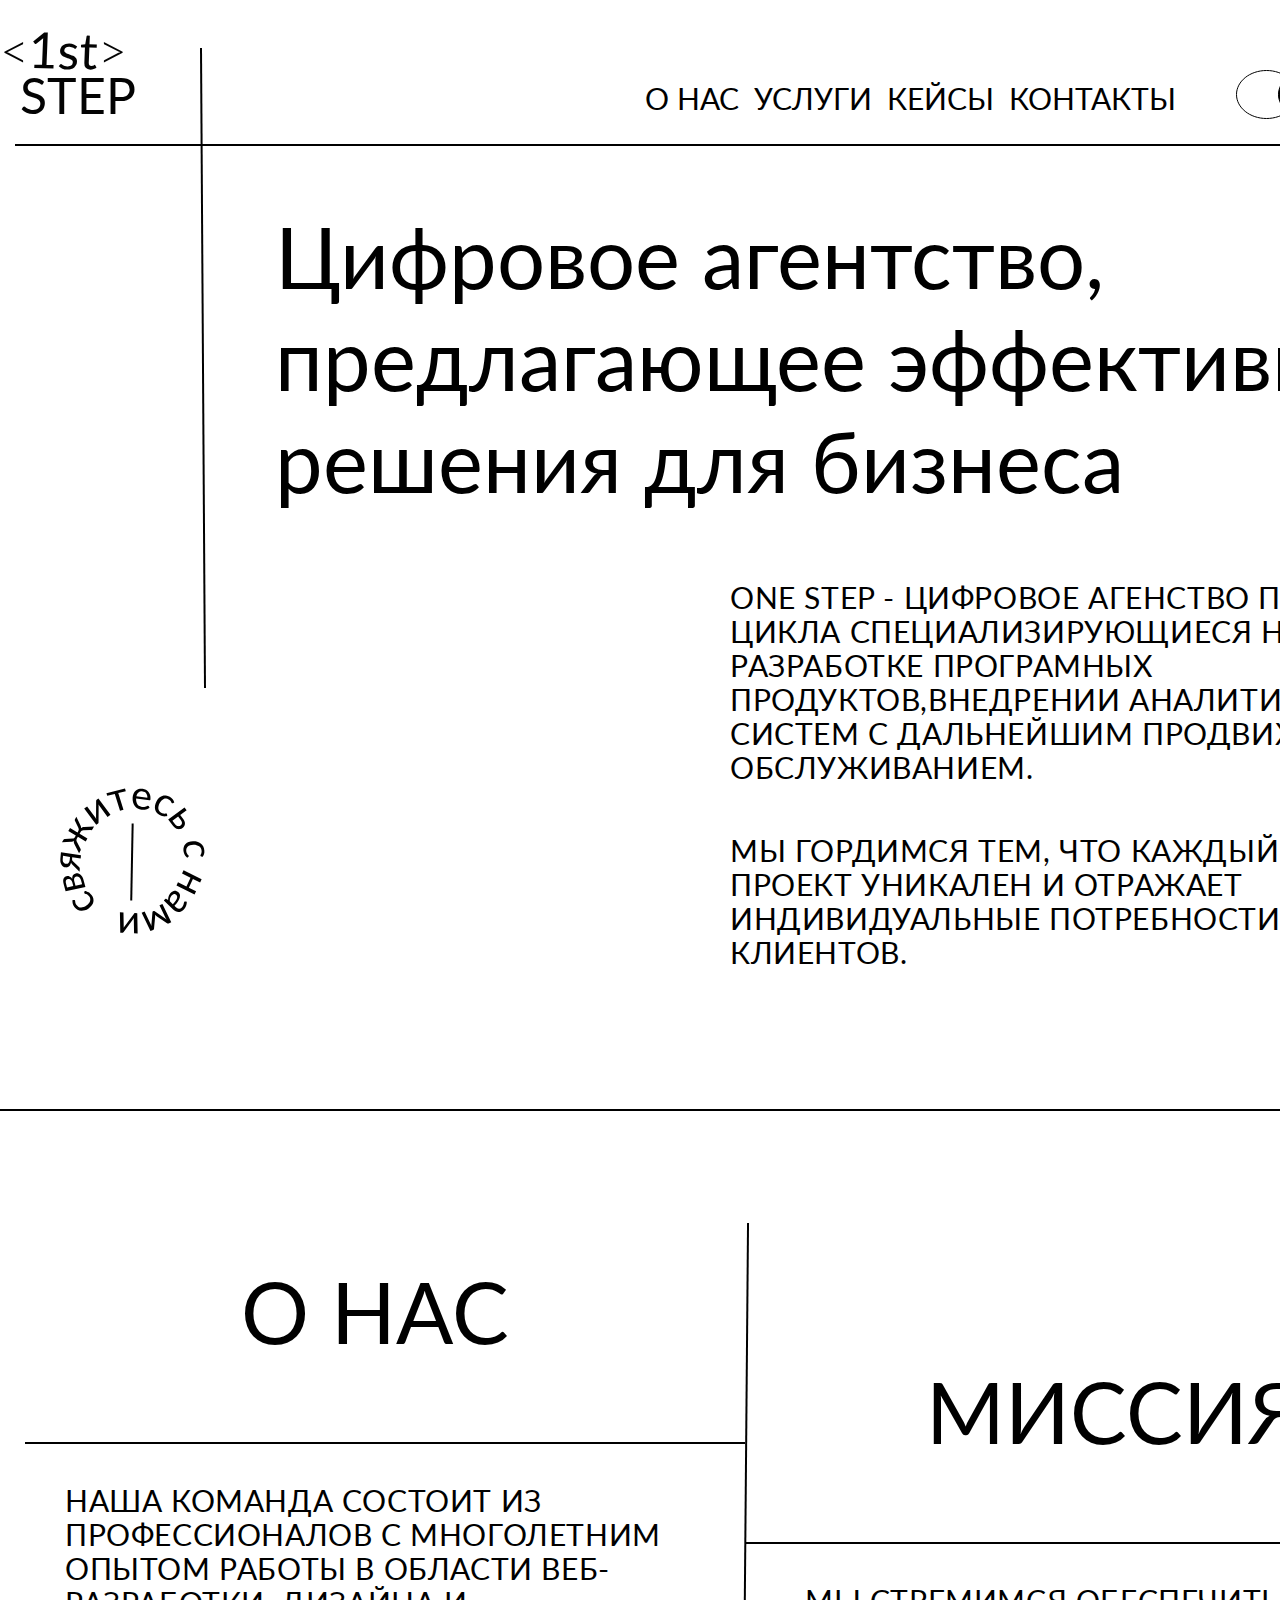
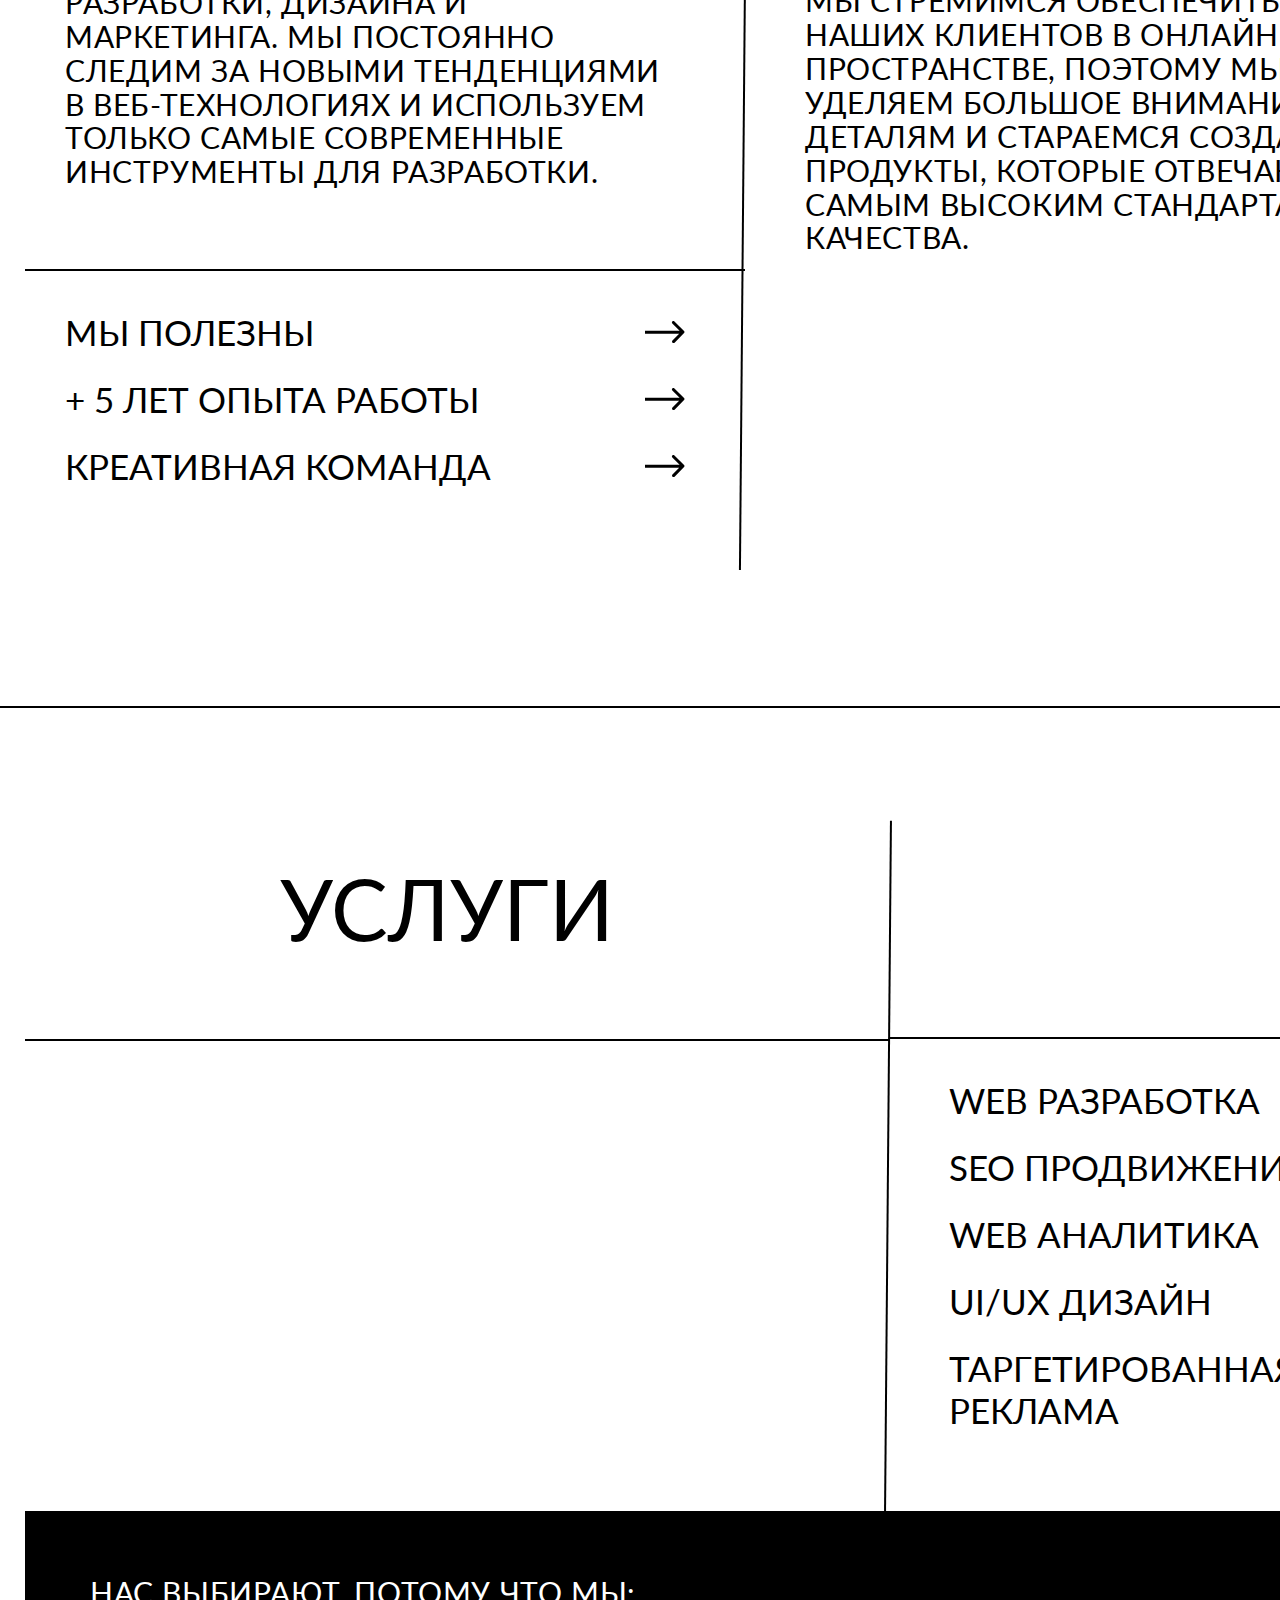
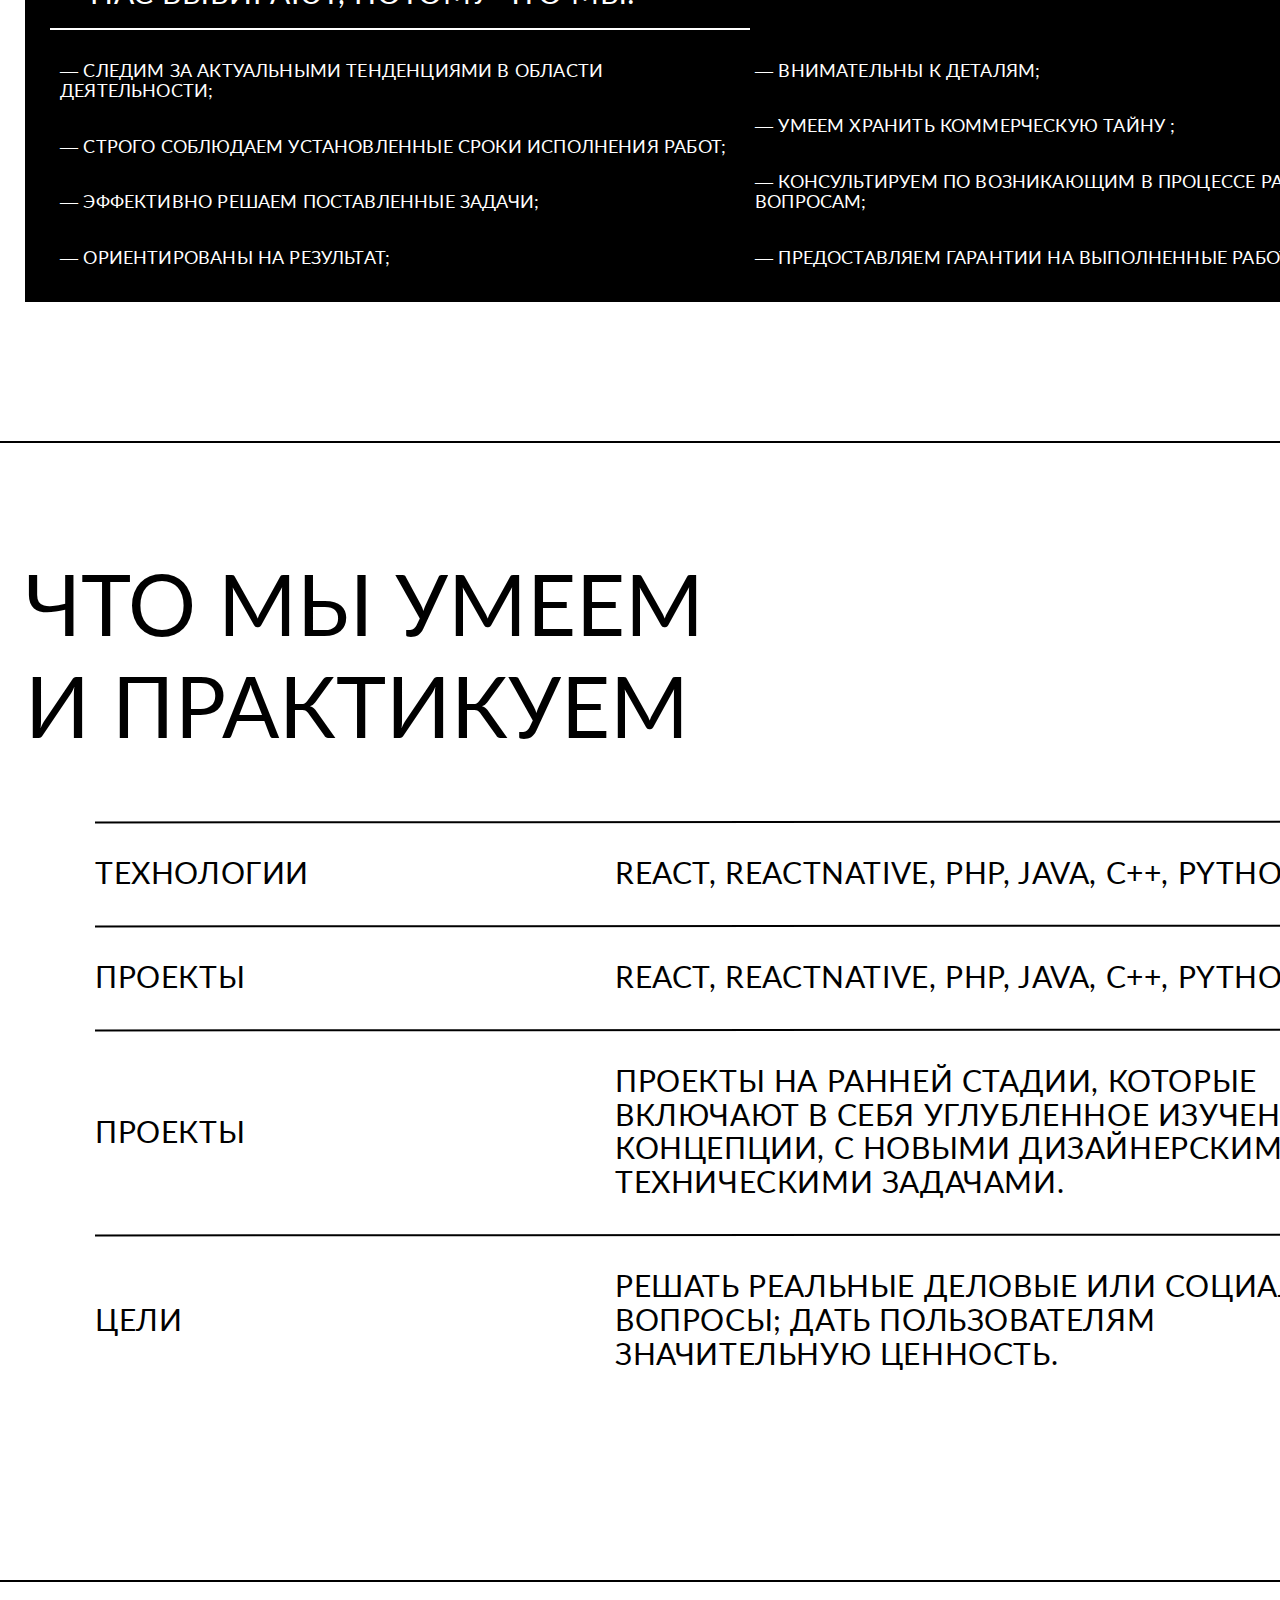
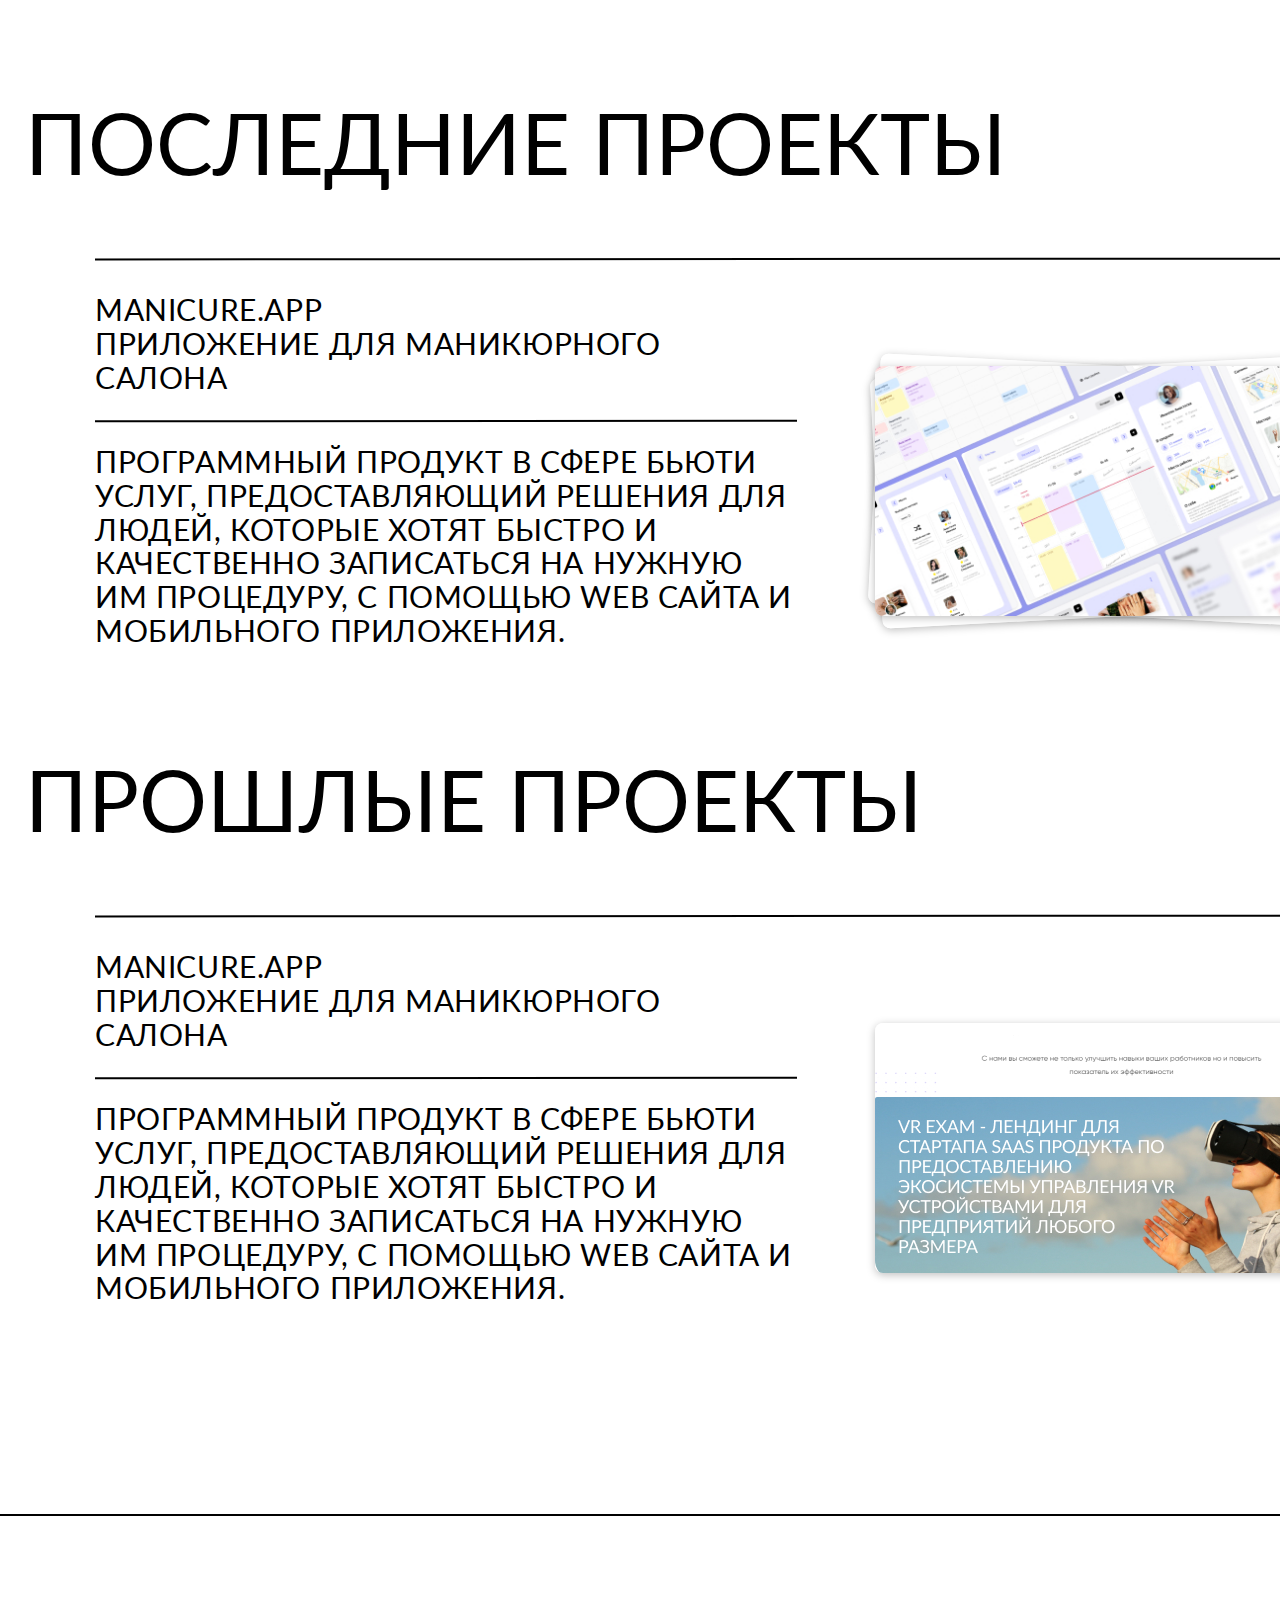
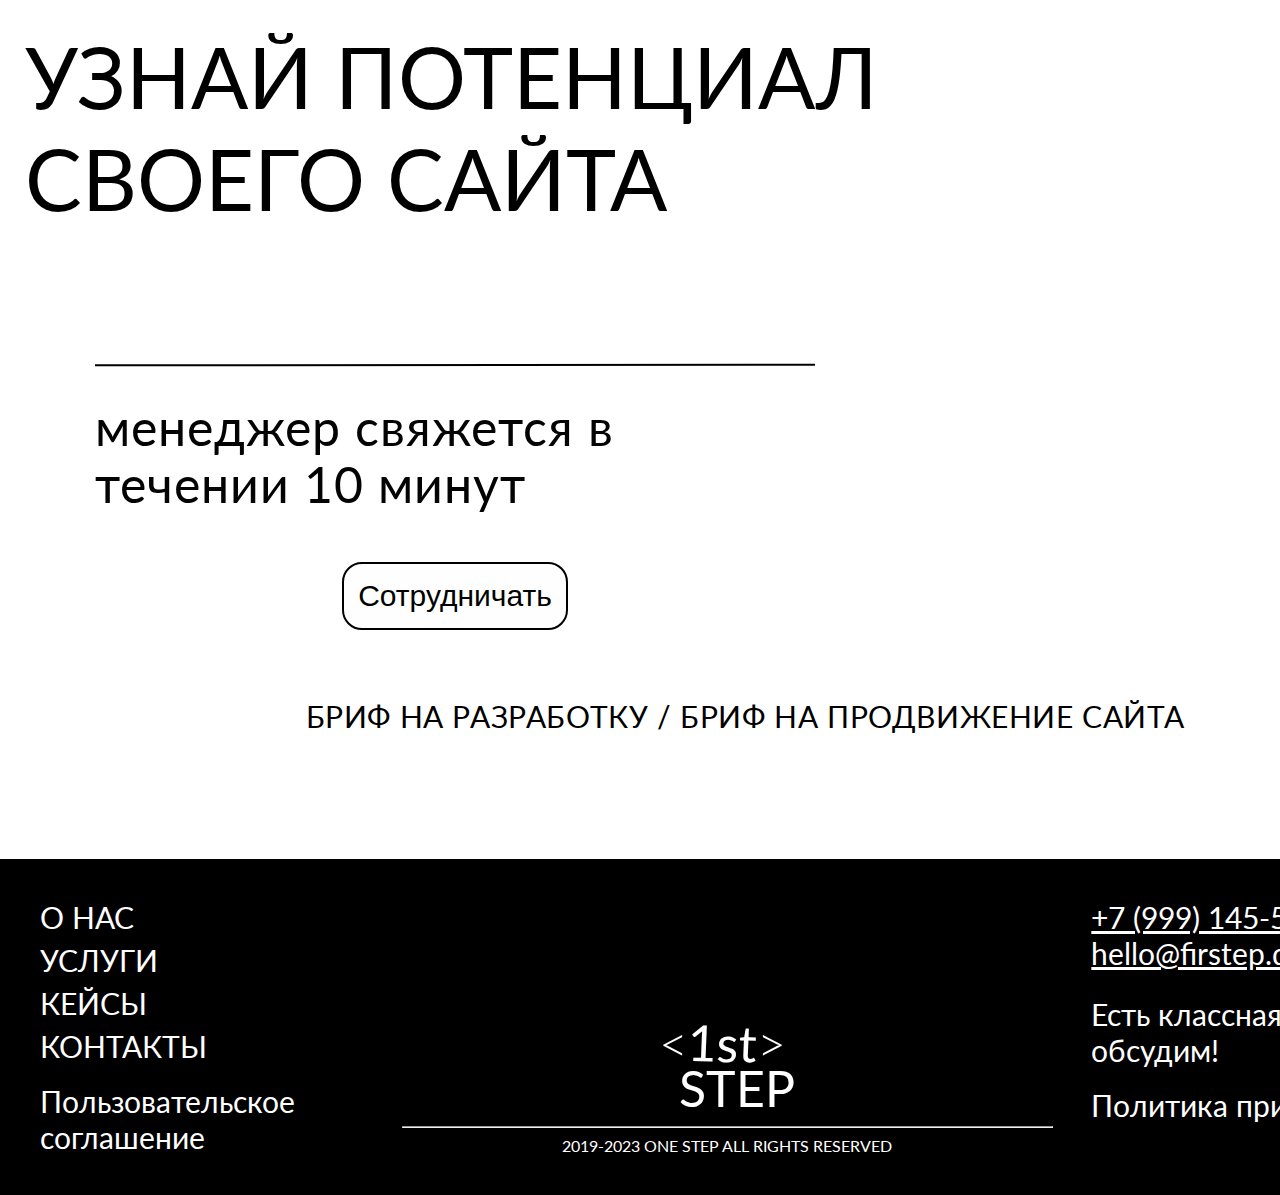
==== index.html @ f2db1715 "Init" ====
<!DOCTYPE html>
<html lang="ru" data-theme="light">

<head>
    <meta charset="UTF-8">
    <meta http-equiv="X-UA-Compatible" content="IE=edge">
    <meta name="viewport" content="width=device-width, initial-scale=1.0">


    <link rel="icon" type="shortcut icon" href="./assets/img/favicon.ico">
    <link rel="icon" type="image/png" href="./assets/img/favicon.png">

    <link rel="stylesheet" href="./assets/fonts/fonts.css">
    <link rel="stylesheet" href="./assets/css/style.css?v=123070ff48c91cb6a8559c940975c132">
    <link rel="stylesheet" href="./assets/css/modal.css?v=123070ff48c91cb6a8559c940975c132">
    <link rel="stylesheet" href="./assets/css/modif.css?v=123070ff48c91cb6a8559c940975c132">
    <link rel="stylesheet" href="./assets/css/mobile.css?v=123070ff48c91cb6a8559c940975c132">


    <title>Цифровое агентство, предлагающее эффективные решения для бизнеса</title>


</head>

<body>

    <header>

        <div class="header__logo">
            <h1>
                <span><small>&#60;</small><span>1st</span><small>&gt;</small></span>
                <span>STEP</span>
            </h1>
        </div>

        <div class="header__nav">
            <nav>
                <a href="#about">О НАС</a>
                <a href="#services">УСЛУГИ</a>
                <a href="#cases">КЕЙСЫ</a>
                <a href="#contacts">КОНТАКТЫ</a>
            </nav>
        </div>

        <div class="header__toogle">
            <div class="toggle__elipsed">
                <img src="./assets/img/Ellipse-1.svg" class="elipse-1">
                <img src="./assets/img/Ellipse-2.svg" class="elipse-2">
            </div>
        </div>

        <div class="header__burger">
            <div class="burger__overlay">
                <span></span><span></span><span></span>
            </div>
        </div>



        <div class="overlay-mobile-nav">
            <div class="overlay-column">
                <nav>
                    <a href="#about">
                        <span>О НАС</span>
                        <img src="./assets/img/Arrow-7.svg">
                    </a>
                    <a href="#services">
                        <span>УСЛУГИ</span>
                        <img src="./assets/img/Arrow-7.svg">
                    </a>
                    <a href="#cases">
                        <span>КЕЙСЫ</span>
                        <img src="./assets/img/Arrow-7.svg">
                    </a>
                    <a href="#contacts">
                        <span>КОНТАКТЫ</span>
                        <img src="./assets/img/Arrow-7.svg">
                    </a>
                </nav>
                <div class="overlay-mobile__contacts">
                    <h2>Есть классная идея? Давай обсудим!</h2>
    
                    <button onclick="followToMe('', null);">Сотрудничать</button>
    
                    <br>

                    <a href="tel:+79991455555">+7 (999) 145-55-55</a>
                    <a href="mailto:hello@firstep.dev">hello@firstep.dev</a>
                    
                    <br>

                    <a href="#">Политика приватности</a>
                </div>
            </div>
            <div class="burger__overlay">
                <span></span><span></span><span></span>
            </div>
        </div>

    </header>

    <main>

        <div class="content content__main" id="main">
            <div class="main__title">
                <h1>Цифровое агентство, предлагающее эффективные решения для бизнеса</h1>
                <div class="title__descr">
                    <h2>One Step - цифровое агенство полного цикла специализирующиеся на разработке програмных
                        продуктов,внедрении аналитических систем с дальнейшим продвижением и обслуживанием.</h2>
                    <h2>Мы гордимся тем, что каждый наш проект уникален и отражает индивидуальные потребности наших
                        клиентов. </h2>
                </div>
            </div>

            <div class="main__contact-to-us">
                <a class="contact-to-us__icon">
                    <img class="rolled-icon" src="./assets/img/Linked-Path-Group.svg" alt="Contact to us">
                    <img class="decore-icon" src="./assets/img/Line-5.svg">
                </a>

            </div>
        </div>



        <div class="content content__about" id="about">
            <div class="about__column">
                <div class="column__row">
                    <h1>о нас</h1>
                </div>

                <div class="column__row">
                    <p class="p-descr">Наша команда состоит из профессионалов с многолетним опытом работы в области
                        веб-разработки, дизайна и маркетинга. Мы постоянно следим за новыми тенденциями в
                        веб-технологиях и используем только самые современные инструменты для разработки.</p>
                </div>

                <div class="column__row">
                    <div class="about__links">
                        <a href="#modal">
                            <span>МЫ полезны</span>
                            <img src="./assets/img/Arrow-7.svg">
                        </a>
                        <a href="#modal">
                            <span>+ 5 лет опыта работы</span>
                            <img src="./assets/img/Arrow-7.svg">
                        </a>
                        <a href="#modal">
                            <span>Креативная команда</span>
                            <img src="./assets/img/Arrow-7.svg">
                        </a>
                    </div>
                </div>
            </div>

            <div class="about__column">
                <div class="column__row">
                    <h1>миссия</h1>
                </div>

                <div class="column__row">
                    <p class="p-descr">Мы Стремимся обеспечить успех наших клиентов в онлайн-пространстве, поэтому мы
                        уделяем большое внимание деталям и стараемся создавать продукты, которые отвечают самым высоким
                        стандартам качества.</p>
                </div>

            </div>
        </div>



        <div class="content content__services" id="services">
            <div class="services__table">
                <div class="services__column">
                    <div class="column__row">
                        <h1>Услуги</h1>
                    </div>


                    <div class="column__row"></div>
                </div>

                <div class="services__column">
                    <div class="column__row"></div>

                    <div class="column__row">
                        <div class="services__links">
                            <a href="#">
                                <span>web разработка</span>
                                <img src="./assets/img/Arrow-7.svg">
                            </a>
                            <a href="#">
                                <span>seo продвижение</span>
                                <img src="./assets/img/Arrow-7.svg">
                            </a>
                            <a href="#">
                                <span>web Аналитика</span>
                                <img src="./assets/img/Arrow-7.svg">
                            </a>
                            <a href="#">
                                <span>ui/ux дизайн</span>
                                <img src="./assets/img/Arrow-7.svg">
                            </a>
                            <a href="#">
                                <span>Таргетированная реклама</span>
                                <img src="./assets/img/Arrow-7.svg">
                            </a>
                        </div>
                    </div>

                </div>
            </div>

            <div class="services__choice">
                <h2>Нас выбирают, потому что мы:</h2>
                <div class="choice__row">
                    <div class="choice__column">
                        <p>— Следим за актуальными тенденциями в области деятельности;</p>
                        <p>— Строго соблюдаем установленные сроки исполнения работ;</p>
                        <p>— Эффективно решаем поставленные задачи;</p>
                        <p>— Ориентированы на результат;</p>
                    </div>
                    <div class="choice__column">
                        <p>— Внимательны к деталям;</p>
                        <p>— умеем хранить коммерческую тайну ;</p>
                        <p>— Консультируем по возникающим в процессе работы вопросам;</p>
                        <p>— Предоставляем гарантии на выполненные работы и услуг.</p>
                    </div>
                </div>
            </div>
        </div>




        <div class="content content__cases">
            <h1>Что Мы умеем <br>и практикуем</h1>

            <div class="caces__row">
                <h2>Технологии</h2>
                <p class="p-descr">React, ReactNative, PHP, JAVA, C++, Python</p>
            </div>
            <div class="caces__row">
                <h2>Проекты</h2>
                <p class="p-descr">React, ReactNative, PHP, JAVA, C++, Python</p>
            </div>
            <div class="caces__row">
                <h2>Проекты</h2>
                <p class="p-descr">Проекты на ранней стадии, которые включают в себя углубленное изучение концепции, с
                    новыми дизайнерскими и техническими задачами. </p>
            </div>
            <div class="caces__row">
                <h2>Цели</h2>
                <p class="p-descr">решать реальные деловые или социальные вопросы; дать пользователям значительную
                    ценность.</p>
            </div>
        </div>



        <div class="content content__cases works-example" id="cases">
            <h1>Последние проекты</h1>
            <div class="caces__row">
                <div class="caces__work-view">
                    <h2>manicure.app</h2>
                    <p class="p-descr">Приложение для маникюрного салона</p>
                    <p class="p-descr descr-mod">
                        программный продукт в сфере бьюти услуг, предоставляющий решения для людей, которые хотят быстро
                        и качественно записаться на нужную им процедуру, с помощью web сайта и мобильного приложения. 
                    </p>
                </div>
                <div class="img-group">
                    <div class="img-box">
                        <div class="img">
                            <img src="./assets/img/Frame-1-1.jpg">
                        </div>
                    </div>
                    <div class="img-box">
                        <div class="img">
                            <img src="./assets/img/Frame-2-1.jpg">
                        </div>
                    </div>
                    <div class="img-box">
                        <div class="img">
                            <img src="./assets/img/Frame-3-1.jpg">
                        </div>
                    </div>
                </div>
            </div>

            <h1>Прошлые проекты</h1>
            <div class="caces__row">
                <div class="caces__work-view">
                    <h2>manicure.app</h2>
                    <p class="p-descr">Приложение для маникюрного салона</p>
                    <p class="p-descr descr-mod">
                        программный продукт в сфере бьюти услуг, предоставляющий решения для людей, которые хотят быстро
                        и качественно записаться на нужную им процедуру, с помощью web сайта и мобильного приложения. 
                    </p>
                </div>
                <div class="img-solo">
                    <div class="img-box">
                        <div class="img">
                            <img src="./assets/img/Frame-5.jpg">
                        </div>
                    </div>
                </div>
            </div>
        </div>


        <div class="content content__contacts" id="contacts">
            <h1>Узнай потенциал<br>своего сайта</h1>

            <div class="contacts__row">
                <div class="contacts__contact-me">
                    <h2>МЕНЕДЖЕР СВЯЖЕТСЯ В ТЕЧЕНИИ 10 МИНУТ</h2>
                    <button onclick="followToMe('', null);">Сотрудничать</button>
                </div>
            </div>

            <h2 class="to-center">Бриф на разработку / Бриф на продвижение сайта</h2>
        </div>

    </main>


    <footer>

        <div class="footer__nav">
            <nav>
                <a href="#about">О НАС</a>
                <a href="#services">УСЛУГИ</a>
                <a href="#cases">КЕЙСЫ</a>
                <a href="#contacts">КОНТАКТЫ</a>
            </nav>

            <br>

            <a href="#">Пользовательское соглашение </a>
        </div>

        <div class="footer__logo">
            <h1>
                <span><small>&#60;</small><span>1st</span><small>&gt;</small></span>
                <span>STEP</span>
            </h1>
            <hr>
            <p class="p-descr">2019-2023 ONE STEP ALL RIGHTS RESERVED</p>
        </div>

        <div class="footer__contacts">
            <a href="tel:+79991455555">+7 (999) 145-55-55</a>
            <a href="mailto:hello@firstep.dev">hello@firstep.dev</a>
            <h2>Есть классная идея ? Давай обсудим!</h2>

            <br>

            <a href="#">Политика приватности</a>
        </div>
    </footer>


    <script src="./assets/js/modal/AnimationSctruct.js"></script>
    <script src="./assets/js/modal/ModalStruct.js"></script>
    <script src="./assets/js/modal/ModalAlbum.js"></script>
    <script src="./assets/js/modal/ModalAlbumAnimation.js"></script>
    <script src="./assets/js/modal/ModalField.js"></script>
    <script src="./assets/js/modal/ModalFieldAnimation.js"></script>

    <script src="./assets/js/utils/DragAndMoveGlob.js"></script>

    <script src="./assets/js/utils.js"></script>
    <script src="./assets/js/app.js"></script>
</body>

</html>
---- assets/fonts/fonts.css ----
@font-face {
    font-family: 'Lato';
    font-style: normal;
    font-weight: 300;
    src: url('./latolight.ttf') format('truetype');
    text-rendering: optimizeLegibility;
}

@font-face {
    font-family: 'Lato';
    font-style: normal;
    font-weight: 400;
    src: url('./latoregular.ttf') format('truetype');
    text-rendering: optimizeLegibility;
}

@font-face {
    font-family: 'Lato';
    font-style: normal; 
    font-weight: 500;
    src: url('./latomedium.ttf') format('truetype');
    text-rendering: optimizeLegibility;
}

@font-face {
    font-family: 'Lato';
    font-style: normal;
    font-weight: 700;
    src: url('./latobold.ttf') format('truetype');
    text-rendering: optimizeLegibility;
}

@font-face {
    font-family: 'Caveat';
    font-style: normal;
    font-weight: 400;
    src: url('./Caveat-Regular.ttf') format('truetype');
    text-rendering: optimizeLegibility;
}

@font-face {
    font-family: 'Caveat';
    font-style: normal;
    font-weight: 700;
    src: url('./Caveat-Bold.ttf') format('truetype');
    text-rendering: optimizeLegibility;
}
---- assets/css/style.css ----
:root {
  --color-bg: #FFFFFF;
  --color-text-title: #030303;
  --color-nav-link: #000000;
  --color-title-color: #000000;
  --color-button-bg: #FEFEFE;
  --cubic-bezier-default: cubic-bezier(0.46, 0, 0, 1.17);
}

html[data-theme=dark] {
  --color-bg: #FFFFFF;
}

html,
body {
  background-color: var(--color-bg);
  cursor: default;
  touch-action: pan-y;
  font-family: "Lato";
  font-style: normal;
  transition: 0.2s var(--cubic-bezier-default);
}

html,
body,
p,
a {
  padding: 0;
  margin: 0;
  text-decoration: none;
  font-family: "Lato";
  font-style: normal;
}

h1,
h2,
h3,
h4 {
  padding: 0;
  margin: 0;
}

button {
  cursor: pointer;
  background: var(--color-button-bg);
  border: 2px solid var(--color-title-color);
  border-radius: 20px;
  font-style: normal;
  font-weight: 400;
  font-size: 30px;
  line-height: 36px;
  padding: 14px;
  color: var(--color-title-color);
  transition: 0.2s var(--cubic-bezier-default);
}
button:hover {
  transition: 0.2s var(--cubic-bezier-default);
  background: var(--color-title-color);
  color: var(--color-button-bg);
}

header {
  position: relative;
  display: flex;
  margin: auto;
  padding-top: 20px;
  width: 1440px;
  max-width: 1440px;
  gap: 60px;
}
header::before {
  content: url(../img/Line-1.svg);
  position: absolute;
  left: 15px;
  top: 130px;
}
header::after {
  content: url(../img/Line-6.svg);
  position: absolute;
  left: 200px;
  top: 47px;
}

.burger__overlay {
  position: absolute;
  display: block;
  width: 60px;
  height: 30px;
  left: 0px;
  top: 6px;
  cursor: pointer;
}
.burger__overlay span {
  display: block;
  width: 100%;
}
.burger__overlay span:after {
  content: "";
  position: absolute;
  width: 100%;
  height: 7px;
  background-color: var(--color-nav-link);
  border-radius: 2px;
  transition: 0.2s cubic-bezier(0.46, 0, 0, 1.17);
}
.burger__overlay span:first-child:after {
  top: 0px;
}
.burger__overlay span:nth-child(2):after {
  top: 50%;
  transform: translateY(-50%);
}
.burger__overlay span:nth-child(3):after {
  bottom: 0px;
}
.burger__overlay.active span:first-child:after {
  top: 50%;
  transform: translateY(-50%) rotate(-45deg);
}
.burger__overlay.active span:nth-child(2):after {
  top: 50%;
  transform: translateY(-50%) rotate(45deg);
}
.burger__overlay.active span:nth-child(3):after {
  top: 50%;
  transform: translateY(-50%) rotate(45deg);
}

.header__logo h1,
.footer__logo h1 {
  display: flex;
  flex-direction: column;
}
.header__logo h1 span,
.footer__logo h1 span {
  font-weight: 400;
  font-size: 50px;
  color: var(--color-text-title);
}
.header__logo h1 span:first-child small,
.footer__logo h1 span:first-child small {
  font-size: 50px;
  font-weight: 300;
}
.header__logo h1 span:first-child span,
.footer__logo h1 span:first-child span {
  display: inline-block;
  transform: matrix(1, 0.02, -0.04, 1, 0, 0);
  padding-left: 0;
}
.header__logo h1 span:last-child,
.footer__logo h1 span:last-child {
  padding-left: 20px;
  margin-top: -15px;
}

.header__nav {
  margin-top: 60px;
  margin-left: auto;
}
.header__nav nav {
  display: flex;
  flex-wrap: nowrap;
  align-items: center;
  justify-content: flex-end;
  gap: 15px;
}
.header__nav nav a {
  text-transform: uppercase;
  font-weight: 400;
  font-size: 30px;
  color: var(--color-nav-link);
}

.header__toogle,
.header__burger {
  margin-top: 50px;
}

.header__toogle .toggle__elipsed {
  position: relative;
  width: 84px;
}
.header__toogle .toggle__elipsed .elipse-1,
.header__toogle .toggle__elipsed .elipse-2 {
  box-sizing: border-box;
  position: absolute;
  width: 61px;
  height: 49px;
}
.header__toogle .toggle__elipsed .elipse-1 {
  left: 0;
}
.header__toogle .toggle__elipsed .elipse-2 {
  left: 50%;
}

.header__burger {
  position: relative;
  width: 60px;
  height: 30px;
}

main {
  width: 1440px;
  max-width: 1440px;
  min-height: 1440px;
  margin: auto;
}
main .content {
  width: 100%;
  padding: 25px;
  margin-top: 25px;
  margin-bottom: 100px;
}
main .content h1 {
  text-transform: uppercase;
  font-weight: 400;
  font-size: 85px;
  line-height: 102px;
  color: var(--color-title-color);
}
main .content h2,
main .content .p-descr {
  font-weight: 400;
  font-size: 30px;
  line-height: 113%;
  letter-spacing: 0.02em;
  text-transform: uppercase;
  color: var(--color-title-color);
}

.content__main .main__title {
  margin-top: 30px;
  margin-left: 250px;
}
.content__main .main__title h1 {
  text-transform: none;
  font-weight: 400;
  font-size: 85px;
  line-height: 102px;
  color: var(--color-title-color);
}
.content__main .main__title .title__descr {
  margin-left: calc(50% - 140px);
  margin-top: 70px;
}
.content__main .main__title .title__descr h2 {
  margin-top: 50px;
}
.content__main .main__contact-to-us {
  position: relative;
}
.content__main .main__contact-to-us .contact-to-us__icon {
  display: block;
  position: absolute;
  transform: translateY(-100%);
  cursor: pointer;
}
.content__main .main__contact-to-us .contact-to-us__icon .rolled-icon {
  animation: icon-rotate 7s linear infinite;
}
.content__main .main__contact-to-us .contact-to-us__icon .decore-icon {
  position: absolute;
  top: 50%;
  left: 50%;
  transform: translate(-50%, -50%);
}

.content__about,
.content__services,
.content__cases,
.content__contacts {
  position: relative;
}
.content__about::before,
.content__services::before,
.content__cases::before,
.content__contacts::before {
  content: url(../img/Line-7.svg);
  position: absolute;
  top: 0;
  left: 0;
}

.content__about,
.content__services {
  display: flex;
  flex-direction: row;
}
.content__about h1,
.content__services h1 {
  text-align: center;
}

.content__about .about__column,
.content__about .services__column,
.content__services .about__column,
.content__services .services__column {
  position: relative;
  margin-top: 100px;
  width: 50%;
  display: flex;
  flex-direction: column;
}
.content__about .about__column .column__row,
.content__about .services__column .column__row,
.content__services .about__column .column__row,
.content__services .services__column .column__row {
  position: relative;
  padding: 40px 40px 80px 40px;
}
.content__about .about__column:first-child::before,
.content__about .services__column:first-child::before,
.content__services .about__column:first-child::before,
.content__services .services__column:first-child::before {
  content: "";
  position: absolute;
  top: 0px;
  right: 0px;
  width: 100%;
  height: 100%;
  border-right: 2px solid var(--color-title-color);
  transform: rotate(0.49deg);
}
.content__about .about__column:first-child .column__row,
.content__about .services__column:first-child .column__row,
.content__services .about__column:first-child .column__row,
.content__services .services__column:first-child .column__row {
  padding-right: 60px;
  border-bottom: 2px solid var(--color-title-color);
}
.content__about .about__column:first-child .column__row:last-child,
.content__about .services__column:first-child .column__row:last-child,
.content__services .about__column:first-child .column__row:last-child,
.content__services .services__column:first-child .column__row:last-child {
  border-bottom: none;
}
.content__about .about__column:last-child .column__row,
.content__about .services__column:last-child .column__row,
.content__services .about__column:last-child .column__row,
.content__services .services__column:last-child .column__row {
  padding-left: 60px;
  border-bottom: 2px solid var(--color-title-color);
}
.content__about .about__column:last-child .column__row:last-child,
.content__about .services__column:last-child .column__row:last-child,
.content__services .about__column:last-child .column__row:last-child,
.content__services .services__column:last-child .column__row:last-child {
  border-bottom: none;
}
.content__about .about__column:last-child .column__row:first-child,
.content__about .services__column:last-child .column__row:first-child,
.content__services .about__column:last-child .column__row:first-child,
.content__services .services__column:last-child .column__row:first-child {
  margin-top: 100px;
}
.content__about .services__column:first-child,
.content__services .services__column:first-child {
  width: 60%;
}
.content__about .services__column:last-child,
.content__services .services__column:last-child {
  width: 40%;
}

.about__links,
.services__links {
  display: flex;
  flex-direction: column;
  gap: 25px;
}
.about__links a,
.services__links a {
  display: flex;
  align-items: center;
  justify-content: space-between;
  cursor: pointer;
  color: var(--color-nav-link);
  font-size: 35px;
  text-transform: uppercase;
}
.about__links a img,
.services__links a img {
  transition: all 0.2s var(--cubic-bezier-default);
}
.about__links a:hover img,
.services__links a:hover img {
  position: relative;
  transform: translateX(5px);
  transition: all 0.2s cubic-bezier(0.46, 0, 0, 1.17);
}

.content__services {
  flex-direction: column;
}
.content__services .services__table {
  display: flex;
  flex-direction: row;
}
.content__services .services__choice {
  padding: 25px;
  background-color: var(--color-title-color);
  color: var(--color-bg);
}
.content__services .services__choice h2 {
  position: relative;
  color: var(--color-bg);
  padding: 40px;
}
.content__services .services__choice h2::before {
  content: "";
  position: absolute;
  left: 0;
  bottom: 20px;
  width: 100%;
  max-width: 700px;
  height: 2px;
  background-color: var(--color-bg);
}
.content__services .services__choice p {
  font-weight: 400;
  font-size: 18px;
  line-height: 113%;
  letter-spacing: 0.01em;
  text-transform: uppercase;
  padding: 10px;
}
.content__services .services__choice .choice__row {
  display: flex;
  flex-direction: row;
}
.content__services .services__choice .choice__row .choice__column {
  display: flex;
  flex-direction: column;
  gap: 15px;
  width: 50%;
}

.content__cases h1 {
  margin-top: 100px;
  margin-bottom: 100px;
}
.content__cases .caces__row {
  position: relative;
  display: flex;
  margin: 70px;
  align-items: center;
}
.content__cases .caces__row h2 {
  width: 40%;
}
.content__cases .caces__row p {
  width: 60%;
}
.content__cases .caces__row::before {
  content: "";
  position: absolute;
  left: 0;
  top: -35px;
  right: 0;
  border-top: 2px solid var(--color-title-color);
  transform: rotate(-0.04deg);
}

.works-example .caces__work-view {
  width: 60%;
}
.works-example .caces__work-view h1,
.works-example .caces__work-view p {
  width: 90%;
}
.works-example .caces__work-view .descr-mod {
  position: relative;
  margin-top: 50px;
}
.works-example .caces__work-view .descr-mod::before {
  content: "";
  position: absolute;
  left: 0;
  top: -25px;
  right: 0;
  border-top: 2px solid var(--color-title-color);
  transform: rotate(-0.04deg);
}

.content__contacts h1 {
  margin-top: 100px;
  margin-bottom: 100px;
}
.content__contacts .contacts__row {
  display: flex;
  flex-direction: row;
}
.content__contacts .contacts__contact-me {
  width: 50%;
  margin: 70px;
  position: relative;
  text-align: center;
}
.content__contacts .contacts__contact-me h2 {
  font-weight: 400;
  font-size: 50px;
  text-transform: lowercase;
  color: var(--color-text-title);
  text-align: left;
}
.content__contacts .contacts__contact-me button {
  margin-top: 50px;
}
.content__contacts .contacts__contact-me::before {
  content: "";
  position: absolute;
  left: 0;
  top: -35px;
  right: 0;
  border-top: 2px solid var(--color-title-color);
  transform: rotate(-0.04deg);
}
.content__contacts .to-center {
  text-align: center;
}

.img-group,
.img-solo {
  position: relative;
  margin-top: 40px;
  margin-bottom: 0px;
  height: 250px;
  width: 490px;
}
.img-group .img-box,
.img-solo .img-box {
  cursor: pointer;
  position: absolute;
  height: 100%;
  max-height: 85%;
  z-index: 6;
  transition: transform 0.2s ease;
}
.img-group .img-box .img,
.img-solo .img-box .img {
  border-radius: 8px;
  overflow: hidden;
  display: flex;
  align-items: center;
  justify-content: center;
  transition: transform 0.2s ease;
  box-shadow: 0px 2px 8px rgba(0, 0, 0, 0.25);
  width: 100%;
}
.img-group .img-box .img,
.img-solo .img-box .img {
  height: 250px;
}
.img-group .img-box .img img,
.img-solo .img-box .img img {
  min-height: 102%;
  width: 100%;
  -o-object-fit: cover;
  object-fit: cover;
  pointer-events: none;
}
.img-group .img-box:nth-child(2),
.img-solo .img-box:nth-child(2) {
  transform: rotate(-3deg);
  z-index: 5;
}
.img-group .img-box:nth-child(3),
.img-solo .img-box:nth-child(3) {
  transform: rotate(3deg);
  z-index: 4;
}
.img-group:hover .img-box:first-child,
.img-solo:hover .img-box:first-child {
  transform: scale(1.02);
}
.img-group:hover .img-box:nth-child(2),
.img-solo:hover .img-box:nth-child(2) {
  transform: rotate(-4deg);
}
.img-group:hover .img-box:nth-child(3),
.img-solo:hover .img-box:nth-child(3) {
  transform: rotate(4deg);
}

footer {
  position: relative;
  display: flex;
  justify-content: space-between;
  margin: auto;
  padding-top: 20px;
  width: 1440px;
  max-width: 1440px;
  background-color: var(--color-title-color);
  color: var(--color-bg);
  gap: 40px;
  padding: 40px;
}
footer a {
  font-weight: 400;
  font-size: 30px;
  color: var(--color-bg);
}
footer br {
  margin-top: 50px;
}
footer .footer__nav nav {
  display: flex;
  flex-direction: column;
  flex-wrap: nowrap;
  align-items: flex-start;
  gap: 7px;
}
footer .footer__nav nav a {
  text-transform: uppercase;
}
footer .footer__logo {
  display: flex;
  flex-direction: column;
  justify-content: center;
  align-items: center;
  width: 60%;
}
footer .footer__logo h1 {
  margin-top: auto;
}
footer .footer__logo h1 span {
  color: var(--color-bg);
}
footer .footer__logo hr {
  width: 100%;
  background-color: var(--color-bg);
  color: var(--color-bg);
}
footer .footer__contacts a:nth-child(1), footer .footer__contacts a:nth-child(2) {
  margin-top: 10px;
  text-decoration: underline;
}
footer .footer__contacts h2 {
  position: relative;
  margin-top: 25px;
  color: var(--color-bg);
  font-style: normal;
  font-weight: 400;
  font-size: 30px;
}
footer .footer__contacts h2::before {
  display: none;
}

@keyframes icon-rotate {
  from {
    transform: rotate(0deg);
  }
  to {
    transform: rotate(360deg);
  }
}/*# sourceMappingURL=style.css.map */
---- assets/css/modal.css ----
:root {
    
    --black: rgba(0, 0, 0, 1);
    --black-40: rgba(0, 0, 0, 0.4000000059604645);
    --light: rgba(255, 255, 255, 1);
    --background: rgba(250, 250, 250, 1);
    --gray-nomal: rgba(156, 158, 157, 1);
    --green-color: rgba(101, 194, 93, 1);
    --nail-color-1: rgba(0, 66, 157, 1);
    --field-bg: rgb(245, 245, 245);

    /* Effect styles */
    --box-shadow-black: 0px 4px 8px rgba(186, 186, 186, 0.25);
    --box-shadow-light: 0px 4px 8px rgba(186, 186, 186, 0.25);
    --box-shadow-photos: 0px 2px 8px rgba(0, 0, 0, 0.25);
    --box-shadow-slider: 0px 4px 12px rgba(186, 186, 186, 0.3), 0px 14px 34px rgba(186, 186, 186, 0.2);
    --box-shadow-fat-shadow: 0px 4px 8px rgba(186, 186, 186, 0.4);
    --box-shadow--nail-color-1: -2px 0px 4px rgba(0, 66, 157, 0.24), -2px 5px 5px rgba(4, 4, 4, 0.3);
}

.modal-wrap {
    position: fixed;
    left: 0;
    top: 0;
    width: 100vw;
    height: 100vh;

    /* overflow: auto; */
    overflow: hidden;

    -webkit-user-select: none;
    -moz-user-select: none;
    user-select: none;
    z-index: 40;

    transition: all .2s ease;
}

.modal-wrap {
    -ms-overflow-style: none;
    scrollbar-width: none;
}

.modal-wrap::-webkit-scrollbar {
    display: none;
}

.modal-wrap.apblur {}

.modal-wrap.apclick {
    cursor: pointer;
}



/* *********** ALBUM MODAL TYPE ************* */
.modal-album-layer {
    position: relative;
    display: flex;
    align-items: center;
    justify-content: center;
    height: 100%;
}

.modal-album-layer .modal-album-card {
    position: absolute;
    transform: none;
    transform-origin: 50% 50% 0px;
    width: 440px;
    height: 270px;
    z-index: 40;
    /* opacity: 0; */
}


.modal-album-layer .modal-album-card:nth-child(1),
.clone-album-container .modal-photo:nth-child(1) {
    cursor: default;
    z-index: 43
}

.modal-album-layer .modal-album-card:nth-child(2),
.clone-album-container .modal-photo:nth-child(2) {
    cursor: default;
    z-index: 42
}

.modal-album-layer .modal-album-card:nth-child(3),
.clone-album-container .modal-photo:nth-child(3) {
    cursor: default;
    z-index: 41
}

.modal-album-layer .modal-album-card:nth-child(4),
.clone-album-container .modal-photo:nth-child(4) {
    cursor: default;
    z-index: 45
}

.modal-album-layer .modal-album-info {
    cursor: default;
    z-index: 45;
    transform: none;
}


.modal-album-layer .modal-album-card .modal-photo {
    opacity: 0;
}

.modal-album-layer .modal-album-card .modal-photo,
.clone-album-container .modal-photo {
    height: 100%;
    width: 100%;
    /* transition: transform .2s ease; */
    border-radius: 8px;
    overflow: hidden;
    display: flex;
    align-items: center;
    justify-content: center;
    box-shadow: rgba(80, 80, 80, 0.58) 0px 7px 13px;
    cursor: default;

}

.modal-album-card .modal-photo img,
.clone-album-container .modal-photo img {
    min-height: 102%;
    width: 100%;
    -o-object-fit: cover;
    object-fit: cover;
    pointer-events: none;
}

.modal-album-layer .modal-album-card:nth-child(1) .modal-photo {
    transform: translateX(-40%) translateY(44%) rotate(3deg);
}

.modal-album-layer .modal-album-card:nth-child(2) .modal-photo {
    transform: translateX(40%) translateY(-41%) rotate(8deg);
}

.modal-album-layer .modal-album-card:nth-child(3) .modal-photo {
    transform: translateX(-40%) translateY(-40%) rotate(-7deg);
}

.modal-album-layer .modal-album-card:nth-child(4) .modal-photo {
    transform: translateX(40%) translateY(40%) rotate(-5deg);
}



.modal-album-layer .modal-album-info .modal-info-card {
    position: relative;
    box-sizing: border-box;

    display: flex;
    align-items: center;
    justify-content: center;
    flex-direction: column;

    width: 460px;
    /* height: 270px; */
    min-height: 270px;
    height: auto;
    padding: 20px 40px 0px;

    border-radius: 12px;
    background: #fff;
    box-shadow: var(--box-shadow-photos);
    transform: translateX(35%) translateY(44%);

    transition: all .4s cubic-bezier(.7, -0.18, .29, 1.36);

    opacity: 0;

    z-index: 45;

    animation: card-info-in .4s cubic-bezier(.7, -0.18, .29, 1.36);

    cursor: default;
}


.modal-info-card .modal-action-x-close {
    position: absolute;
    top: 20px;
    right: 25px;
    cursor: pointer;
}

.modal-album-info .modal-info-card p {
    padding: 0;
}

.modal-album-info .modal-info-card .modal-title {
    font-weight: 700;
    font-size: 28px;
    margin-top: 10px;
    text-transform: uppercase;
}

.modal-album-info .modal-info-card .modal-text {
    font-size: 18px;
    text-align: center;
    margin: 10px 0 15px;
}

.modal-album-info .modal-info-card .modal-descr {
    opacity: .6;
    padding-bottom: 20px;
}


@keyframes card-info-in {
    from {
        transform: translateX(35%) translateY(250%);
    }

    to {
        transform: translateX(35%) translateY(44%)
    }
}

/* *********** END ALBUM MODAL TYPE ************* */






/* *********** FIELD MODAL TYPE ************* */
.modal-field-wrap {
    position: fixed;
    width: 500px;
    padding: 4px;
    top: 50%;
    left: 50%;
    transform: translate(-50%, -50%);
    border-radius: 12px;
    background: #fff;
    box-shadow: 0 4px 12px 0 rgba(0, 2, 71, .03), 0 14px 34px 0 rgba(0, 2, 71, .2);


    opacity: 0;
    transition: .2s cubic-bezier(.46, 0, 0, 1.17);

    z-index: 41;

    display: flex;
    flex-direction: column;
}

.modal-field-title {
    display: flex;
    align-items: center;
    justify-content: space-between;
    padding: 10px;
}

.modal-field-title h2 {
    display: block;
    margin: 0;
    padding: 0;
    color: #000;
    min-width: 10px;
    min-height: 29px;
}

.modal-field-title .modal-field--event-close {
    position: relative;
    width: 28px;
    height: 28px;
    cursor: pointer;
    border-radius: 50%;
    z-index: 45;
}

.modal-field-title .modal-field--event-close::after, .modal-field-title .modal-field--event-close::before {
    content: '';
    width: 16px;
    height: 3px;
    display: block;
    background-color: #424242;
    border-radius: 2px;
    position: absolute;
    top: 13px;
    right: 6px;
}

.modal-field-title .modal-field--event-close:before {
    -webkit-transform: rotate(-45deg) !important;
    transform: rotate(-45deg) !important;
}

.modal-field-title .modal-field--event-close:after {
    -webkit-transform: rotate(45deg) !important;
    transform: rotate(45deg) !important;
}

.modal-field-layer {
    position: relative;
    width: 100%;
    height: 500px;
    border-radius: 12px;
    border: 1px solid #e2e2e2;
}

.modal-field-layer::before {
    content: '';
    position: absolute;
    background-color: var(--field-bg);
    background-image: linear-gradient(rgba(211, 211, 211, 0.2) 2px, transparent 2px), linear-gradient(90deg, rgba(211, 211, 211, 0.2) 2px, transparent 1px), linear-gradient(rgba(211, 211, 211, 0.2) 1px, transparent 1px), linear-gradient(90deg, rgba(211, 211, 211, 0.2) 1px, transparent 1px);
    background-size: 100px 100px, 100px 100px, 20px 20px, 20px 20px;
    background-position: -2px -2px, -2px -2px, -1px -1px, -1px -1px;
    width: 100%;
    height: 100%;
    display: block;
    border-radius: 12px;
}

.modal-field-content {
    position: relative;
    width: 100%;
    height: 100%;
    border-radius: 12px;
    overflow: hidden;
}

.modal-field-item {
    position: absolute;
    padding: 3px;
    -webkit-user-select: none;
    -moz-user-select: none;
    user-select: none;
    cursor: pointer;
    width: 300px;
}

.modal-field-item p {
    font-family: 'Caveat';
    font-style: normal;
    font-weight: 500;
    font-size: 24px;
    line-height: 30px;
    text-align: left;
    color: var(--black-40);
    padding: 0;
    margin: 0;
    transition: transform .1s cubic-bezier(0.7, -0.18, 0.29, 1.36);
    text-shadow: var(--box-shadow-light);
}

.modal-field-item button {
    display: flex;
    justify-content: center;
    align-items: center;
    color: var(--light);
    background: var(--black);
    /* height: 50px; */
    flex-grow: 0;
    padding: 0 16px;
    margin: 0px 10px;
    font-size: 15px;
    font-weight: 700;
    line-height: 32px;
    border-radius: 12px;
    transition: all .2s ease;
    -webkit-user-select: none;
    -moz-user-select: none;
    user-select: none;
    text-align: center;
    white-space: nowrap;
    border: none;
    cursor: pointer;
    box-shadow: var(--box-shadow-fat-shadow);
    outline: none !important;
    transition: transform .1s cubic-bezier(0.7, -0.18, 0.29, 1.36);
    box-shadow: var(--box-shadow-photos);
}

.modal-field-item img {
    width: 300px;
    border-radius: 12px;
    transition: transform .1s cubic-bezier(0.7, -0.18, 0.29, 1.36);
    box-shadow: var(--box-shadow-photos);
}



/* *********** END FIELD MODAL TYPE ************* */






/* *********** MODAL ACTIONS ************* */

.modal-actions {
    display: flex;
    justify-content: center;
    width: 100%;
    padding: 0 0 20px 0;
}

.modal-actions .modal-button {
    display: flex;
    justify-content: center;
    align-items: center;

    color: #fff;
    background: #000;
    /* height: 50px; */
    flex-grow: 0;

    padding: 0 16px;
    margin: 0px 10px;

    font-size: 15px;
    font-weight: 700;
    line-height: 32px;

    border-radius: 12px;
    transition: all .2s ease;
    -webkit-user-select: none;
    -moz-user-select: none;
    user-select: none;
    text-align: center;
    white-space: nowrap;
    border: none;
    cursor: pointer;
    box-shadow: var(--box-shadow-fat-shadow);
    outline: none !important;
}


.modal-actions .modal-button svg {
    display: inline !important;
}

.modal-actions .modal-button span+svg, .modal-actions .modal-button svg+span,
.modal-actions .modal-button span+img, .modal-actions .modal-button img+span {
    margin-left: 6px;
}

.modal-actions .modal-button:hover {
    filter: brightness(115%);
}

.modal-actions .modal-button:active {
    box-shadow: inset 0 0 4px 2px rgba(53, 53, 53, 1)
}



.modal-actions .modal-button.custom-1:active {
    box-shadow: inset 0 0 100px 100px rgba(83, 82, 82, 0.1);
}





.modal-actions .modal-button.modal-action-close:hover {
    filter: brightness(100%);
    background: rgba(53, 53, 53, 1);
}



.modal-actions .modal-button.button-light {
    color: var(--black);
    background: var(--light);
}

.modal-actions .modal-button.button-light:hover {
    filter: brightness(95%);
}

.modal-actions .modal-button.button-light:active {
    filter: brightness(85%);
    box-shadow: inset 0 0 100px 100px rgba(255, 255, 255, 0.1);
}


/* *********** END MODAL ACTIONS ************* */


@supports ((-webkit-backdrop-filter: none) or (backdrop-filter: none)) {

    .modal-wrap.apblur {
        background: rgba(0, 0, 0, 0.02);
        -webkit-backdrop-filter: blur(30px);
        backdrop-filter: blur(30px);
    }


    .progress-container .progress {

        -webkit-backdrop-filter: blur(30px);
        backdrop-filter: blur(30px);
        background-image: -webkit-linear-gradient(left, #ffffffa9 0%, #ffffffa9 50%, #53535366 50.001%, #53535366 100%);
        background-color: #dcdcdc66;
        background-position: 100% 50%;
        animation-timing-function: linear;
        animation-delay: .2s;
        box-shadow: none;
    }

    .modal-story--event-close {
        -webkit-backdrop-filter: blur(30px);
        backdrop-filter: blur(30px);
        background: rgba(180, 180, 180, 0.5);
    }
}
---- assets/css/modif.css ----
.modal-album-info .modal-info-card .modal-title {
    text-transform: uppercase;
}

.modal-album-info .modal-info-card .modal-descr {
    opacity: .6;
    padding-bottom: 20px;
}

.modal-field-wrap {
	width: 800px;
}

.modal-field-item {
	width: auto;
}
.modal-field-item img {
	width: 400px;
}
---- assets/css/mobile.css ----
.overlay-mobile-nav {
  display: none;
  animation: overlay-toggle-out 0.4s var(--cubic-bezier-default) forwards;
}
.overlay-mobile-nav.active {
  top: 0px;
  right: 0px;
  position: absolute;
  display: flex;
  padding: 60px;
  width: 400px;
  background: var(--color-bg);
  transform: translateX(300%);
  animation: overlay-toggle-in 0.4s var(--cubic-bezier-default) forwards;
  z-index: 30;
}
.overlay-mobile-nav a {
  font-weight: 400;
  font-size: 30px;
  color: var(--color-nav-link);
}
.overlay-mobile-nav br {
  margin: 50px;
}
.overlay-mobile-nav .overlay-column {
  display: flex;
  flex-direction: column;
  padding: 60px;
}
.overlay-mobile-nav nav {
  display: flex;
  flex-direction: column;
  flex-wrap: nowrap;
  align-items: flex-start;
  gap: 15px;
}
.overlay-mobile-nav nav a {
  display: flex;
  justify-content: space-between;
  align-items: center;
  text-transform: uppercase;
  width: 90%;
}
.overlay-mobile-nav nav a img {
  transition: all 0.2s var(--cubic-bezier-default);
}
.overlay-mobile-nav nav a:hover img {
  position: relative;
  transform: translateX(5px);
  transition: all 0.2s cubic-bezier(0.46, 0, 0, 1.17);
}
.overlay-mobile-nav .overlay-mobile__contacts a:nth-child(1), .overlay-mobile-nav .overlay-mobile__contacts a:nth-child(2) {
  margin-top: 10px;
  text-decoration: underline;
}
.overlay-mobile-nav .overlay-mobile__contacts h2 {
  position: relative;
  margin-top: 25px;
  color: var(--color-text-title);
  font-style: normal;
  font-weight: 400;
  font-size: 30px;
}
.overlay-mobile-nav .overlay-mobile__contacts h2::before {
  display: none;
}
.overlay-mobile-nav .burger__overlay {
  width: 60px;
  left: unset;
  right: 60px;
  top: 60px;
}

.overlay-active {
  filter: blur(10px);
}

@keyframes overlay-toggle-in {
  from {
    transform: translateX(300%);
  }
  to {
    transform: translateX(0px);
  }
}
@keyframes overlay-toggle-out {
  from {
    transform: translateX(0px);
  }
  to {
    transform: translateX(300%);
  }
}/*# sourceMappingURL=mobile.css.map */
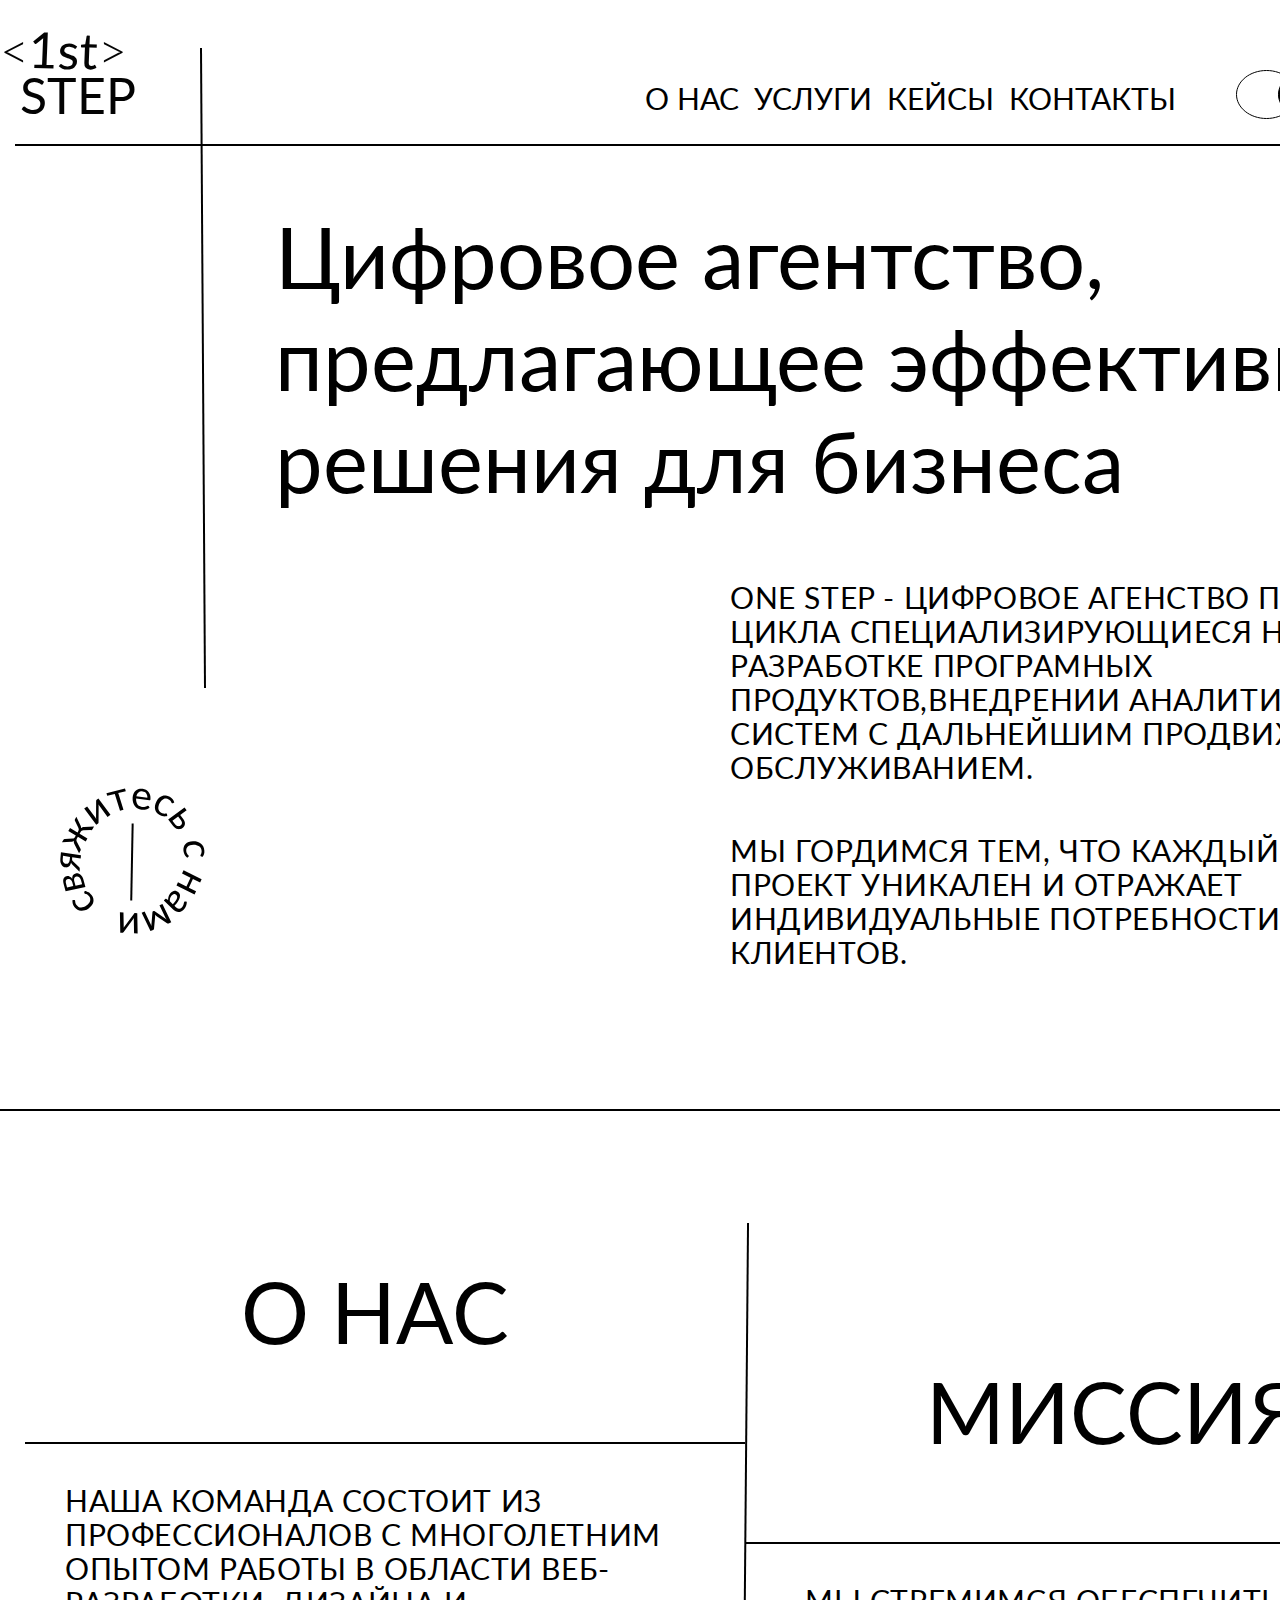
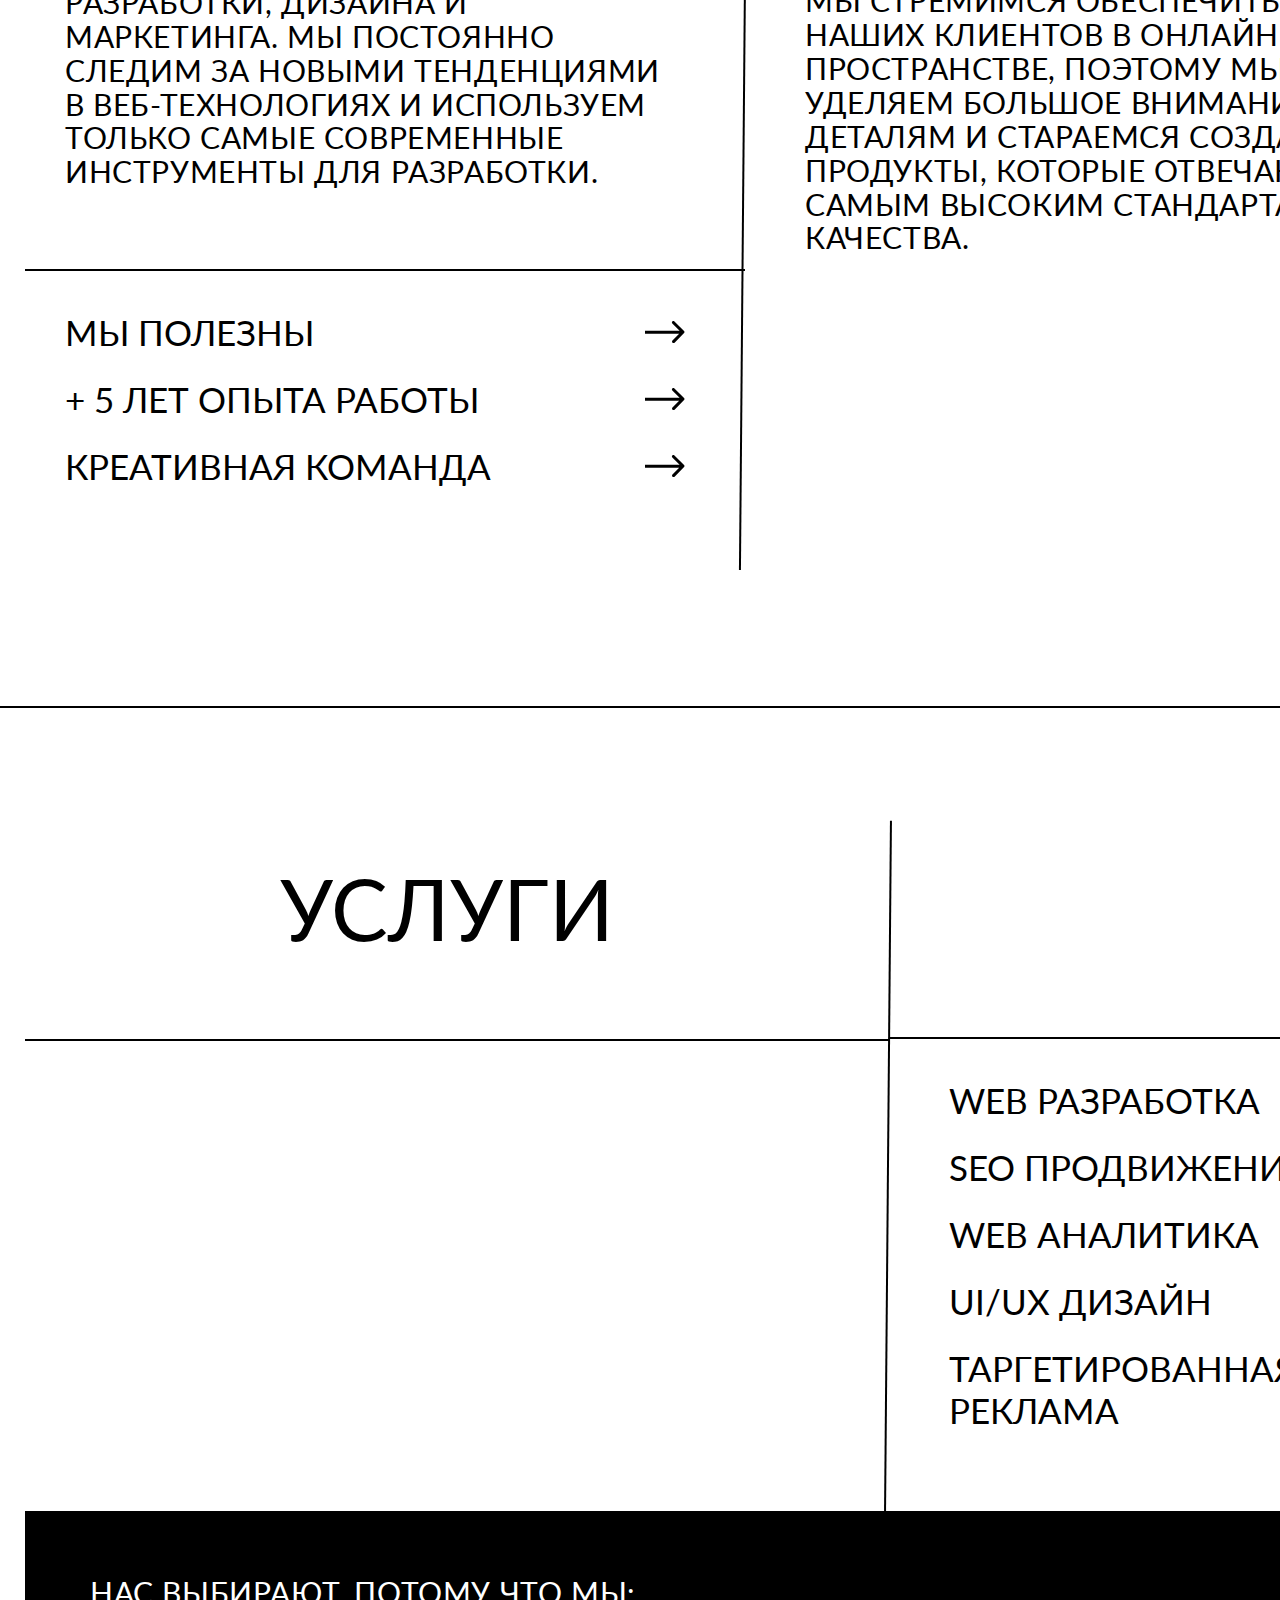
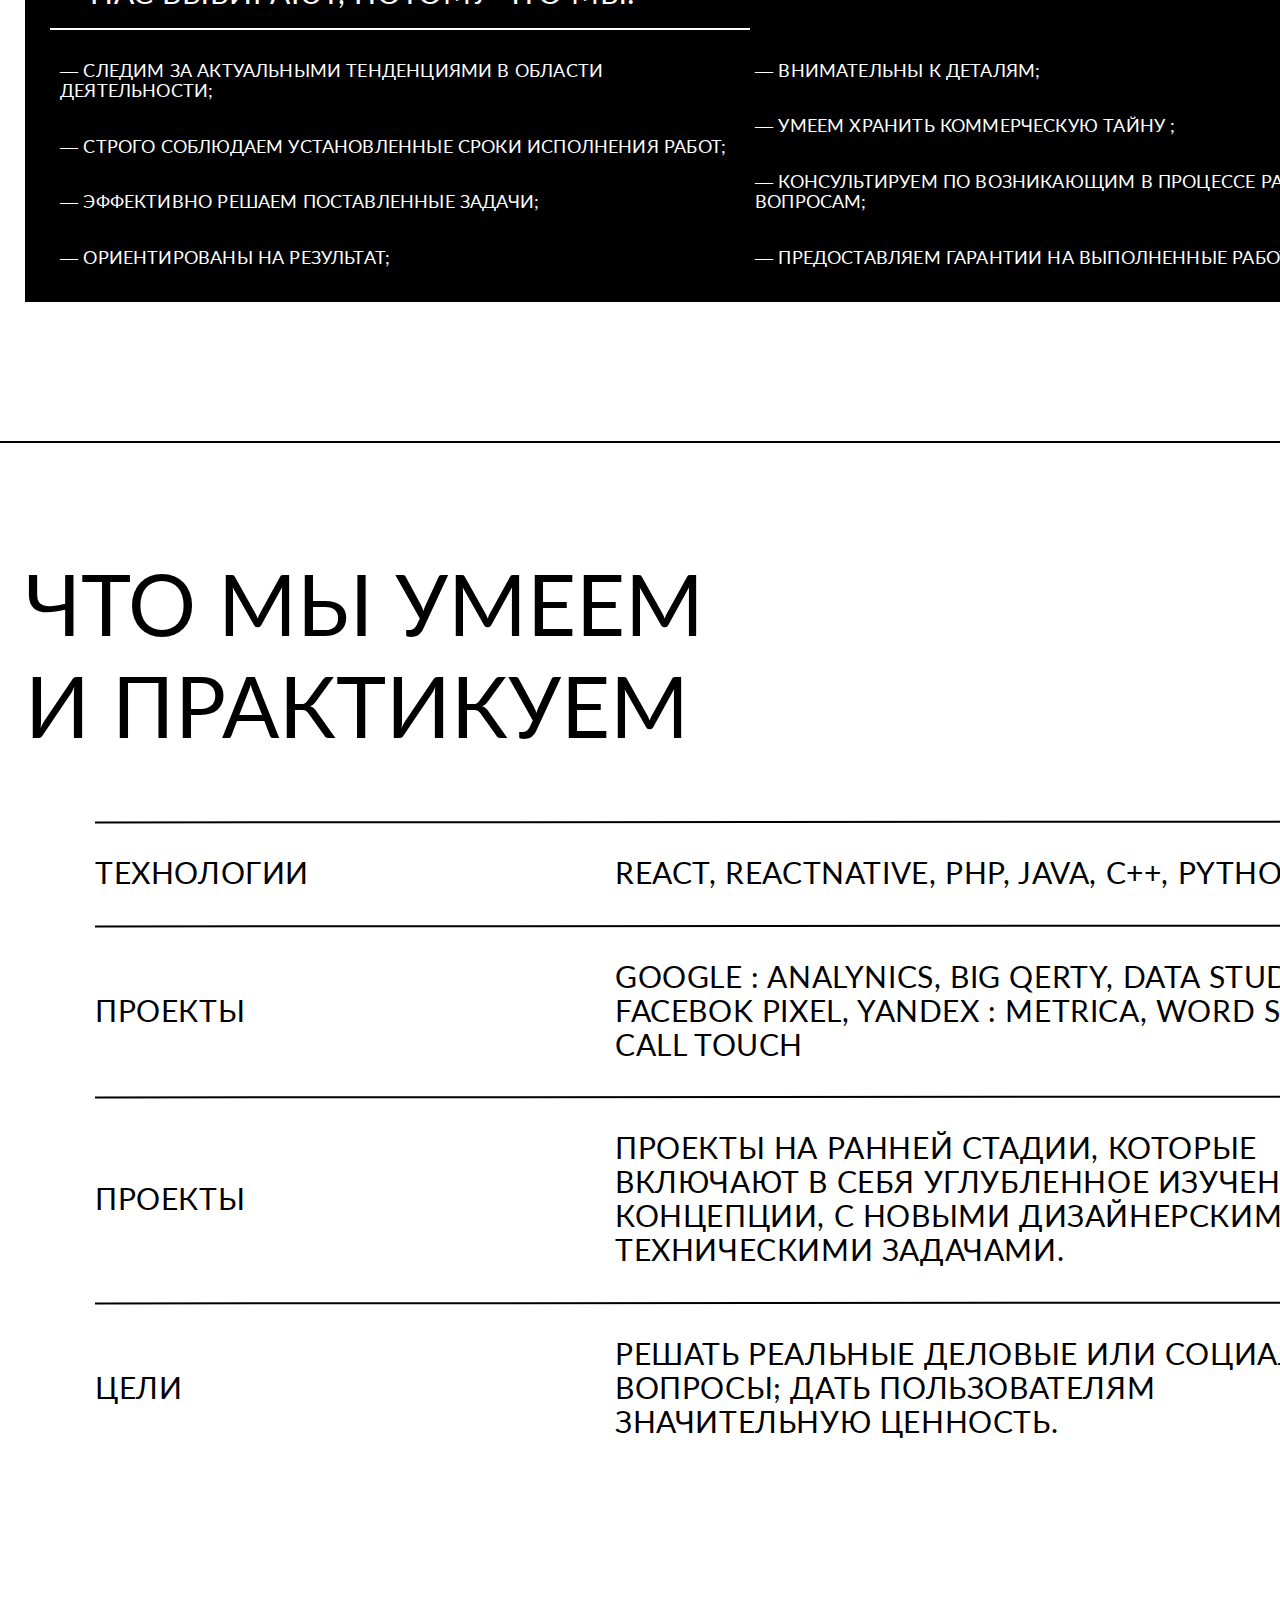
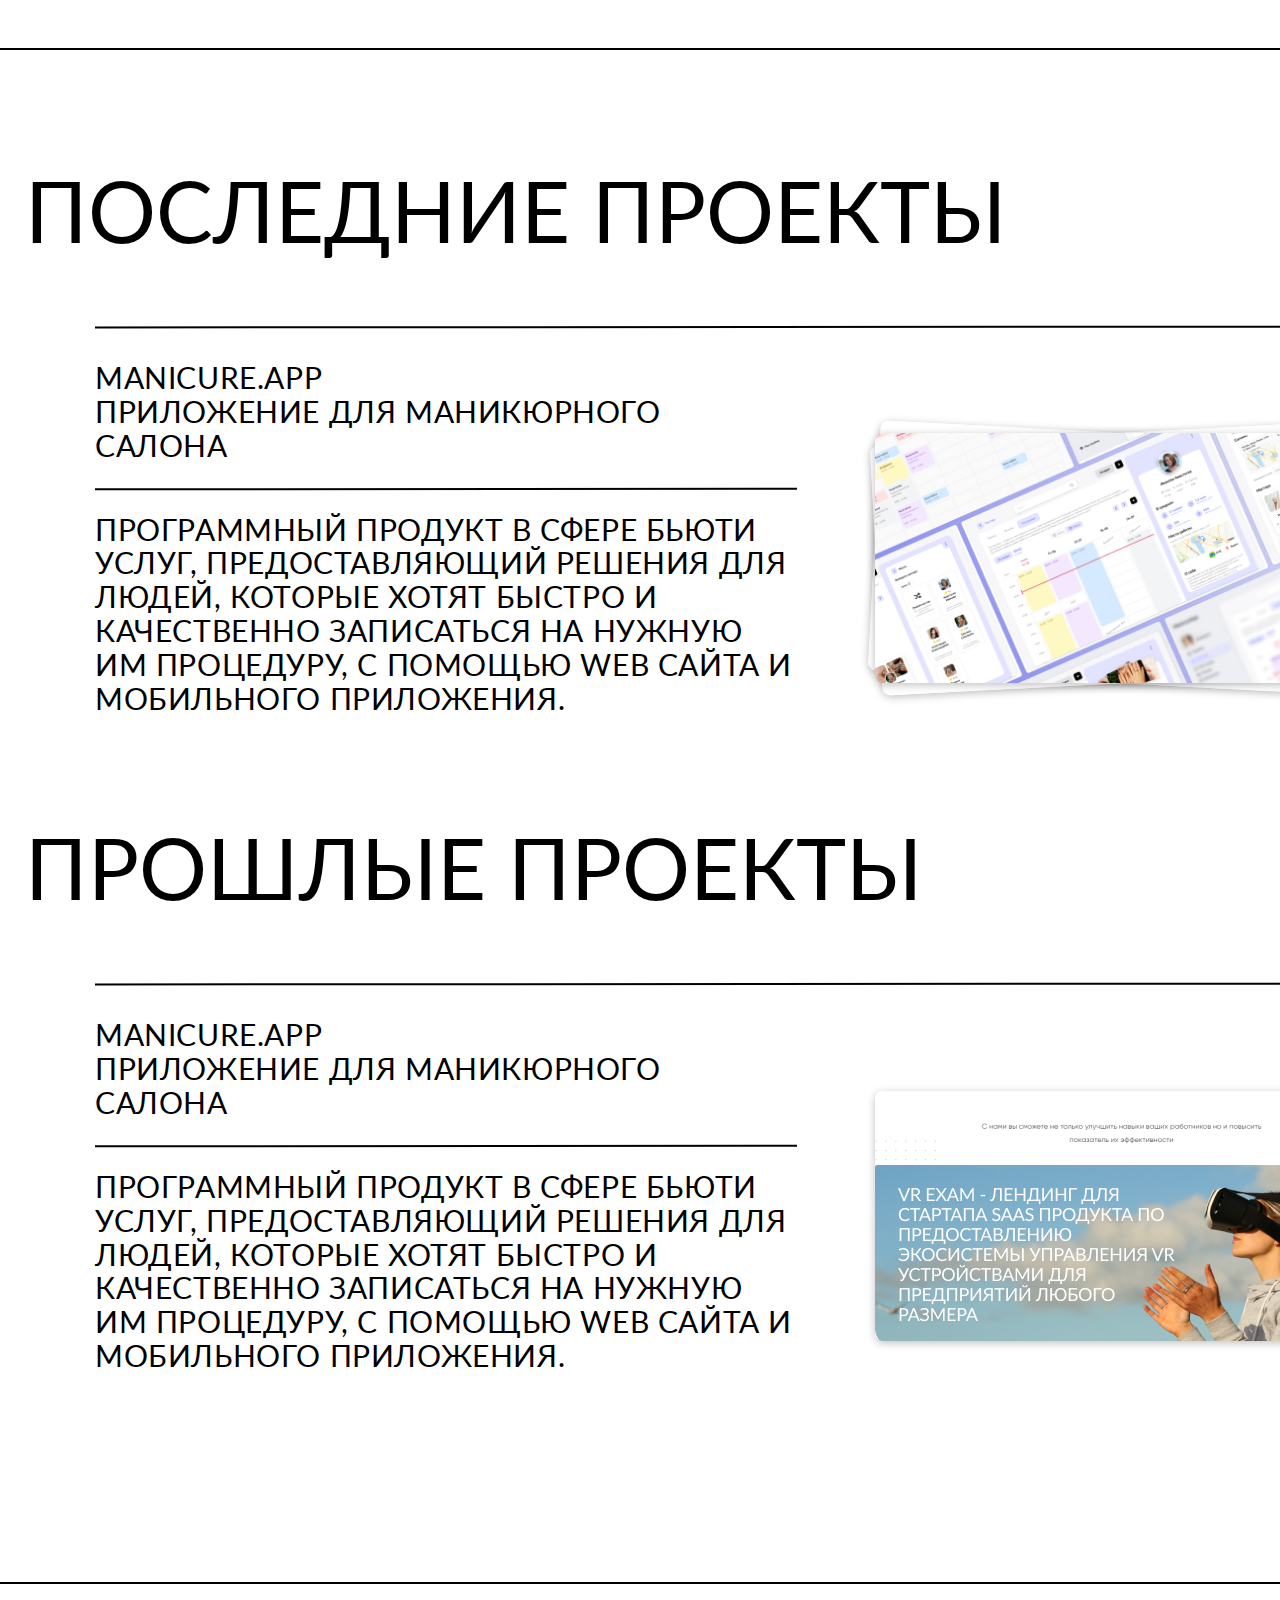
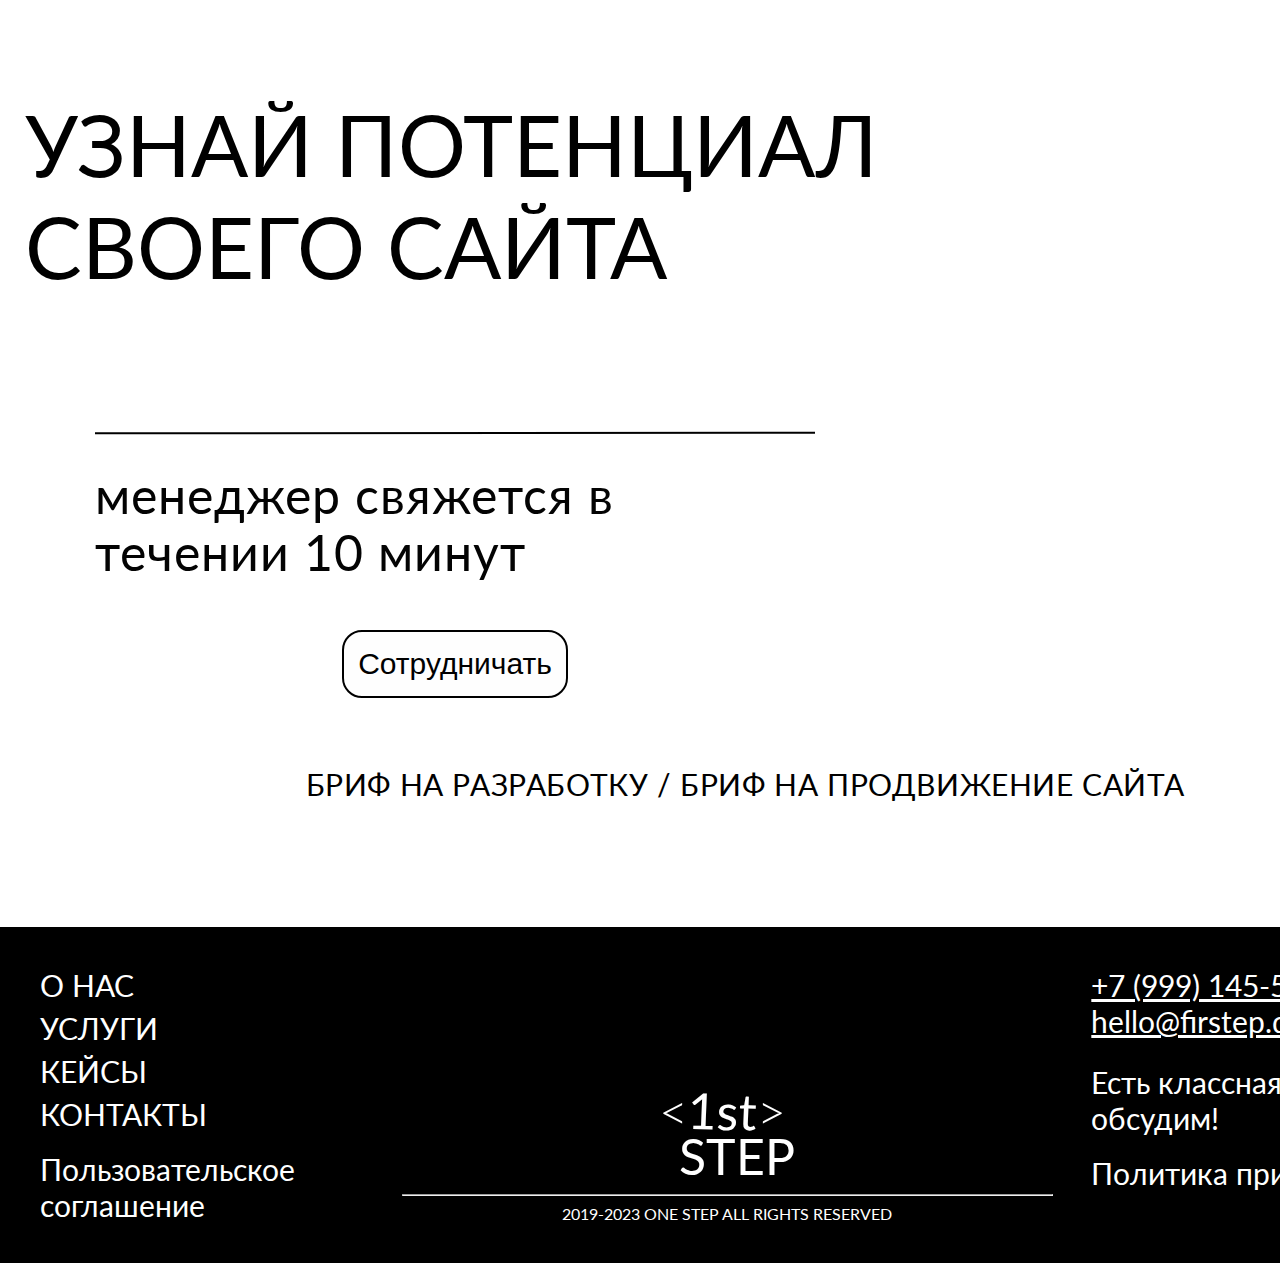
==== commit 0f8c7bf4: "Mini fix" ====
--- a/index.html
+++ b/index.html
@@ -79,14 +79,14 @@
                 </nav>
                 <div class="overlay-mobile__contacts">
                     <h2>Есть классная идея? Давай обсудим!</h2>
-    
+
                     <button onclick="followToMe('', null);">Сотрудничать</button>
-    
+
                     <br>
 
                     <a href="tel:+79991455555">+7 (999) 145-55-55</a>
                     <a href="mailto:hello@firstep.dev">hello@firstep.dev</a>
-                    
+
                     <br>
 
                     <a href="#">Политика приватности</a>
@@ -242,7 +242,8 @@
             </div>
             <div class="caces__row">
                 <h2>Проекты</h2>
-                <p class="p-descr">React, ReactNative, PHP, JAVA, C++, Python</p>
+                <p class="p-descr">Google : analynics, big qerty, data studio, facebok pixel, yandex : metrica, word
+                    stat, call touch</p>
             </div>
             <div class="caces__row">
                 <h2>Проекты</h2>
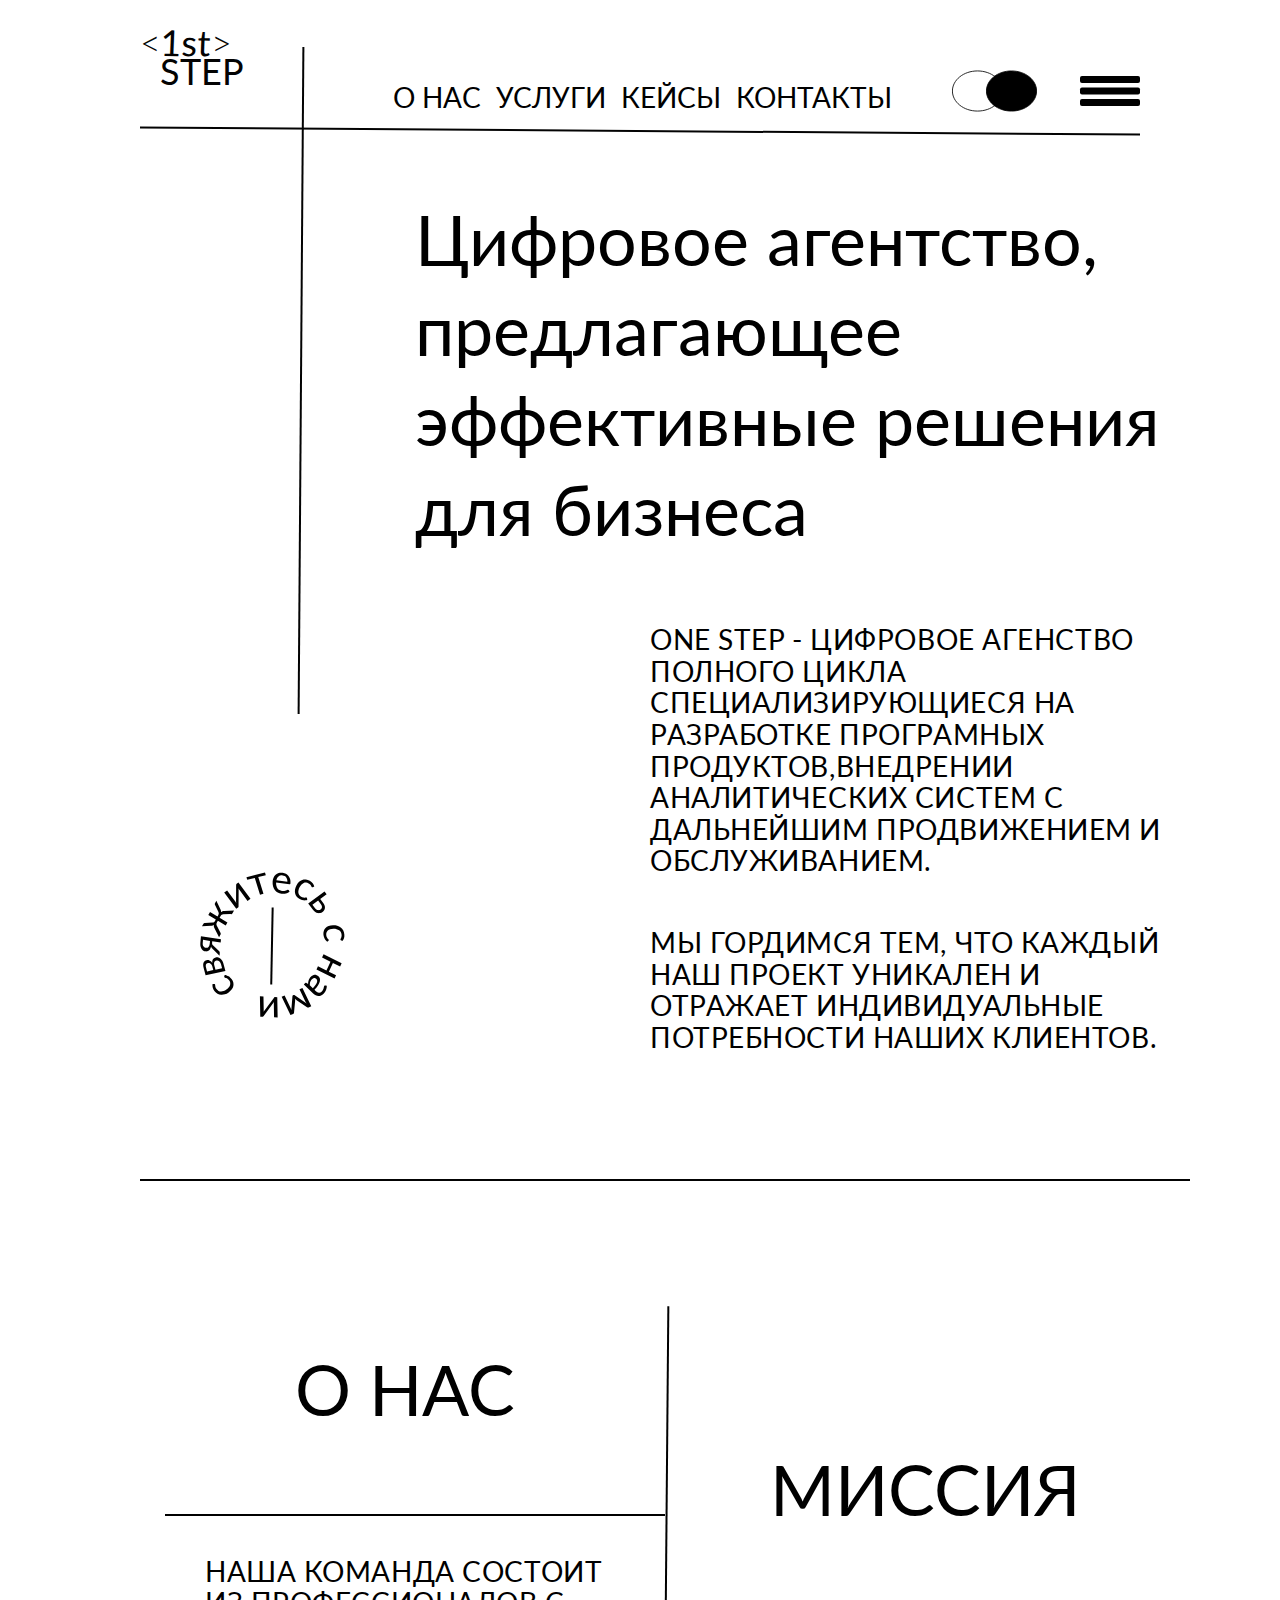
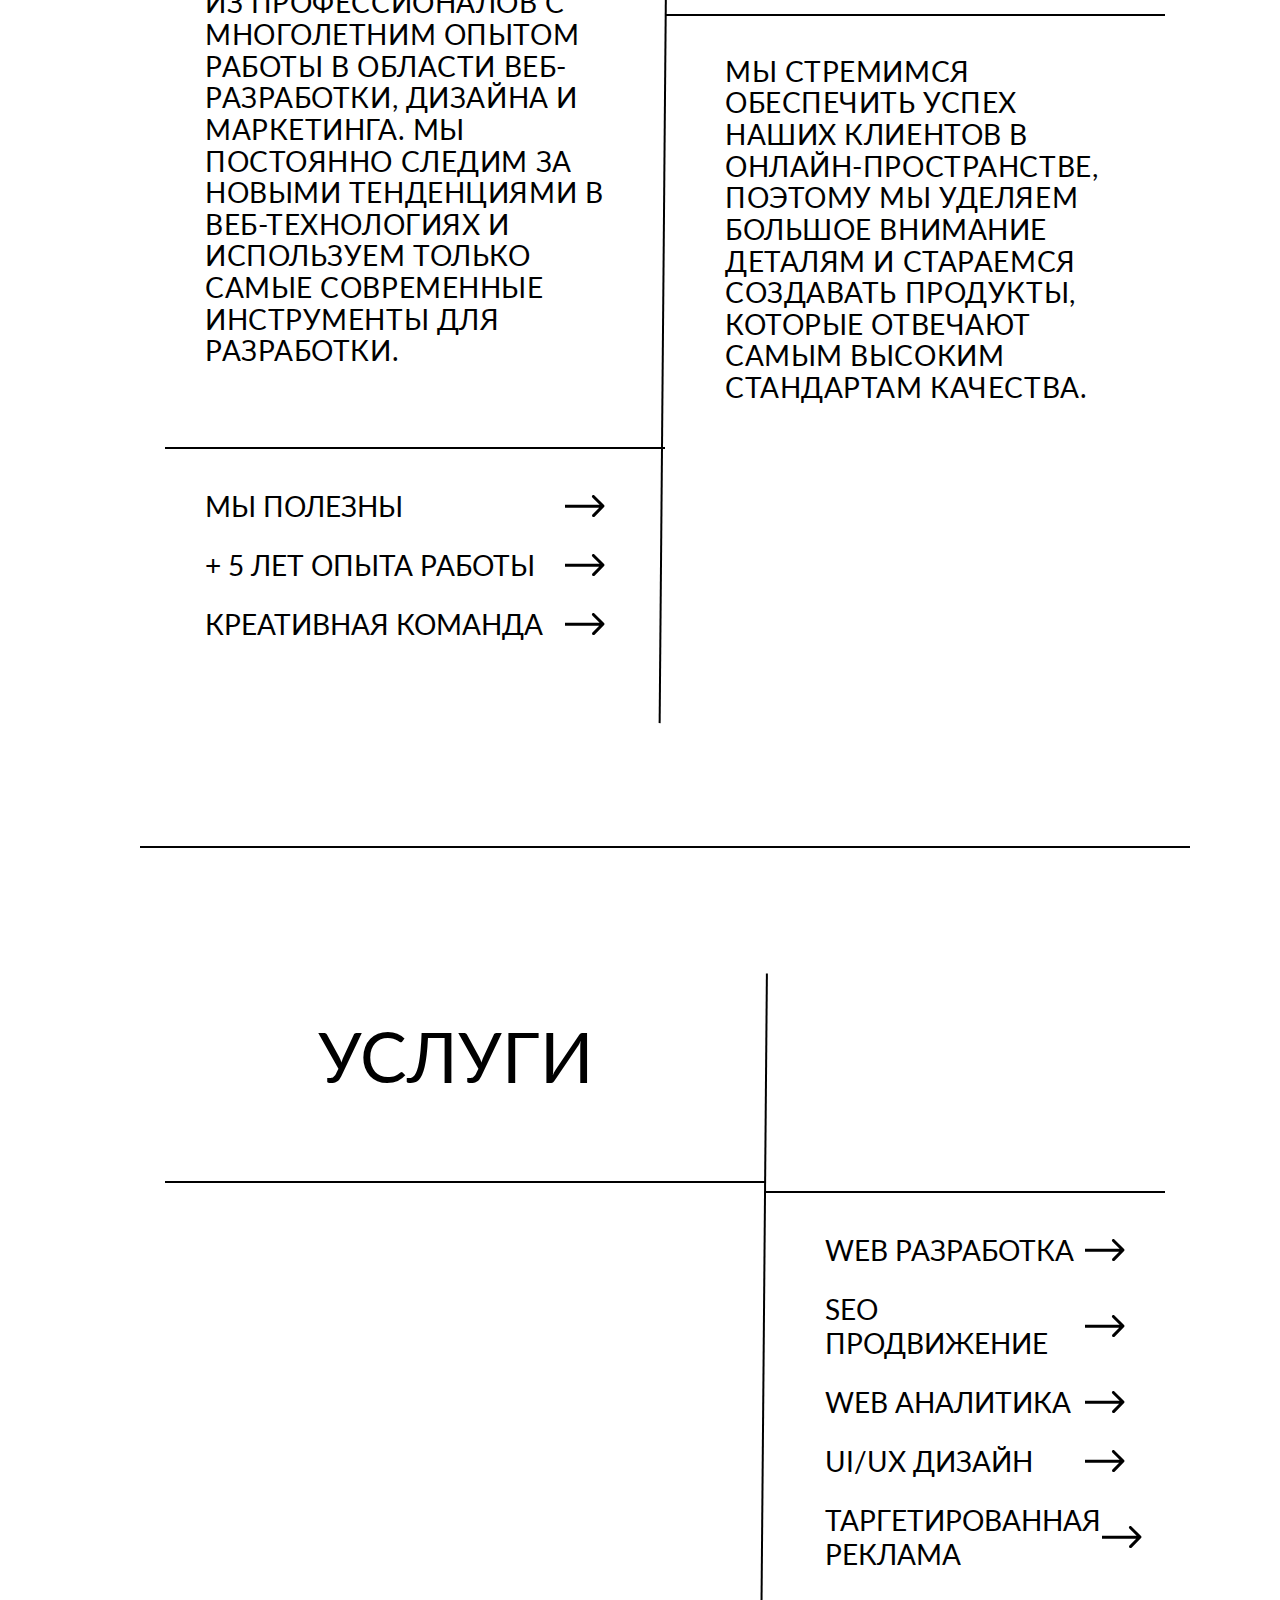
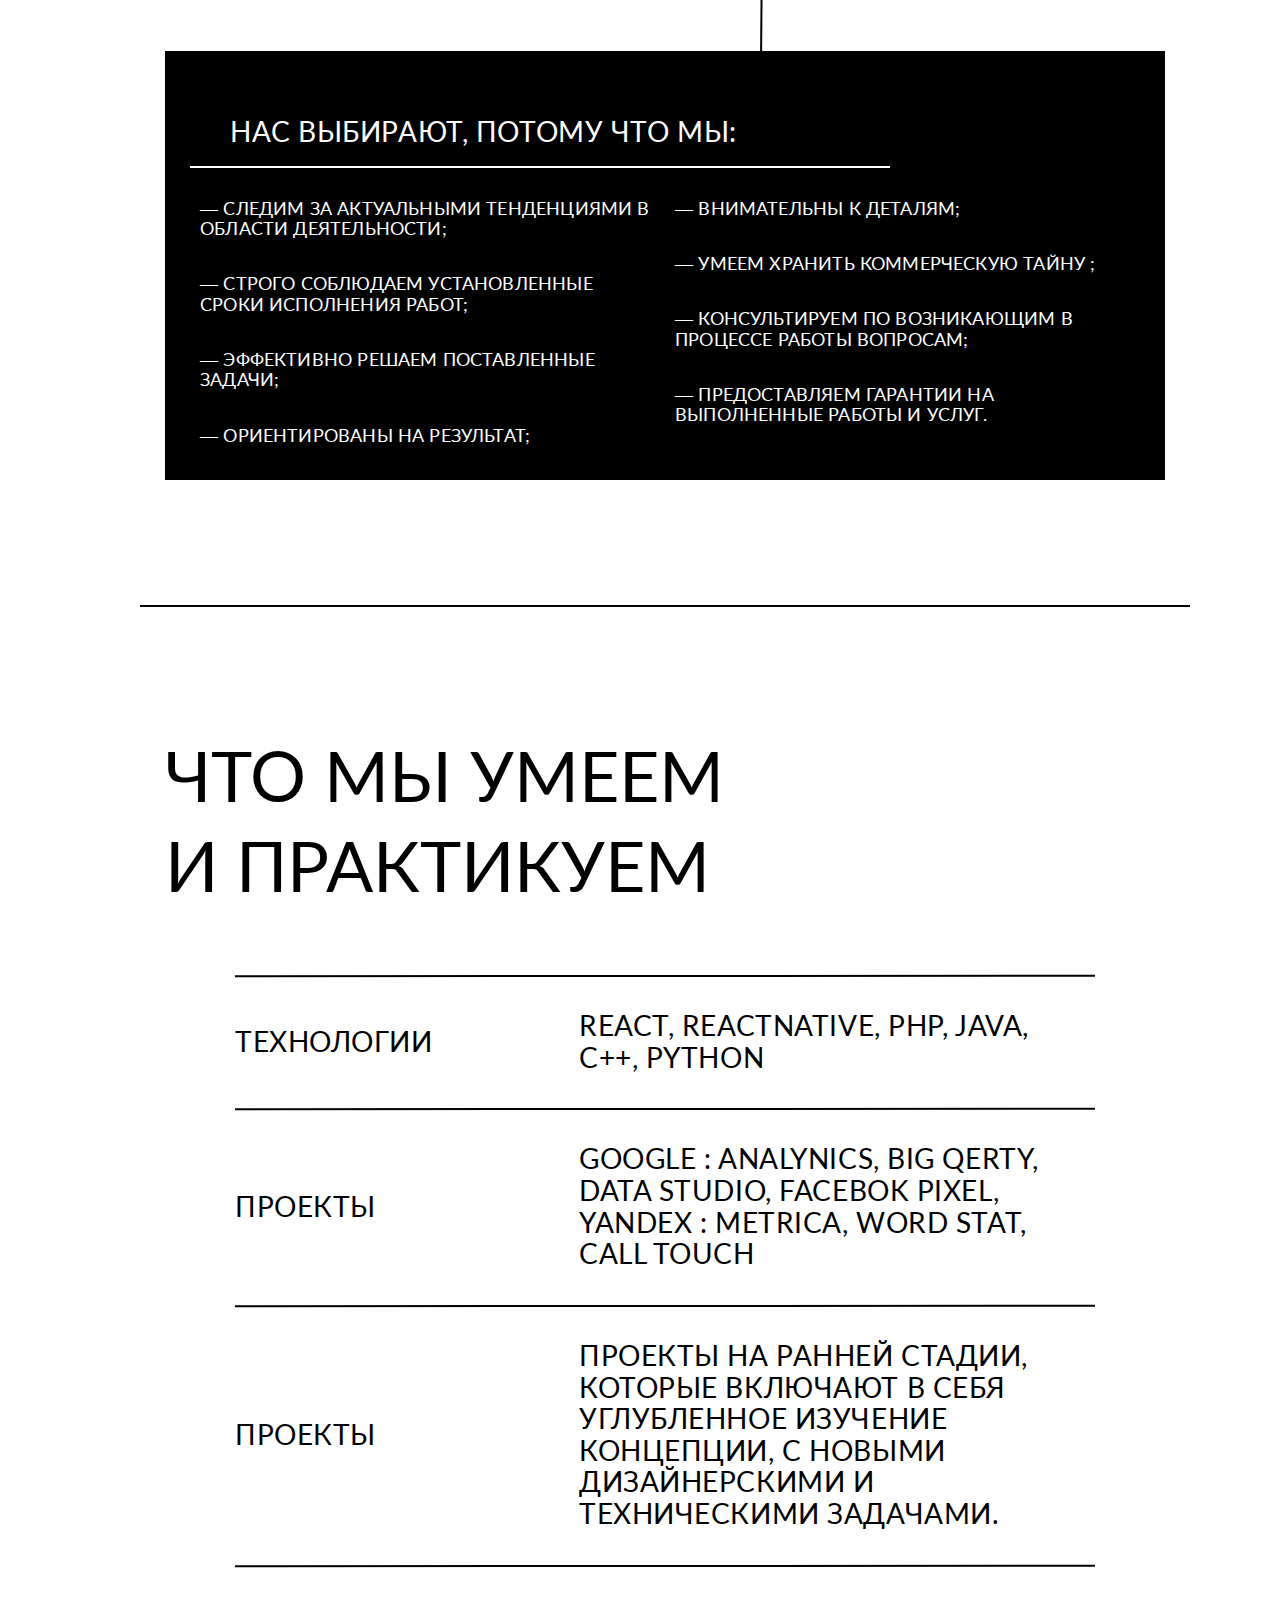
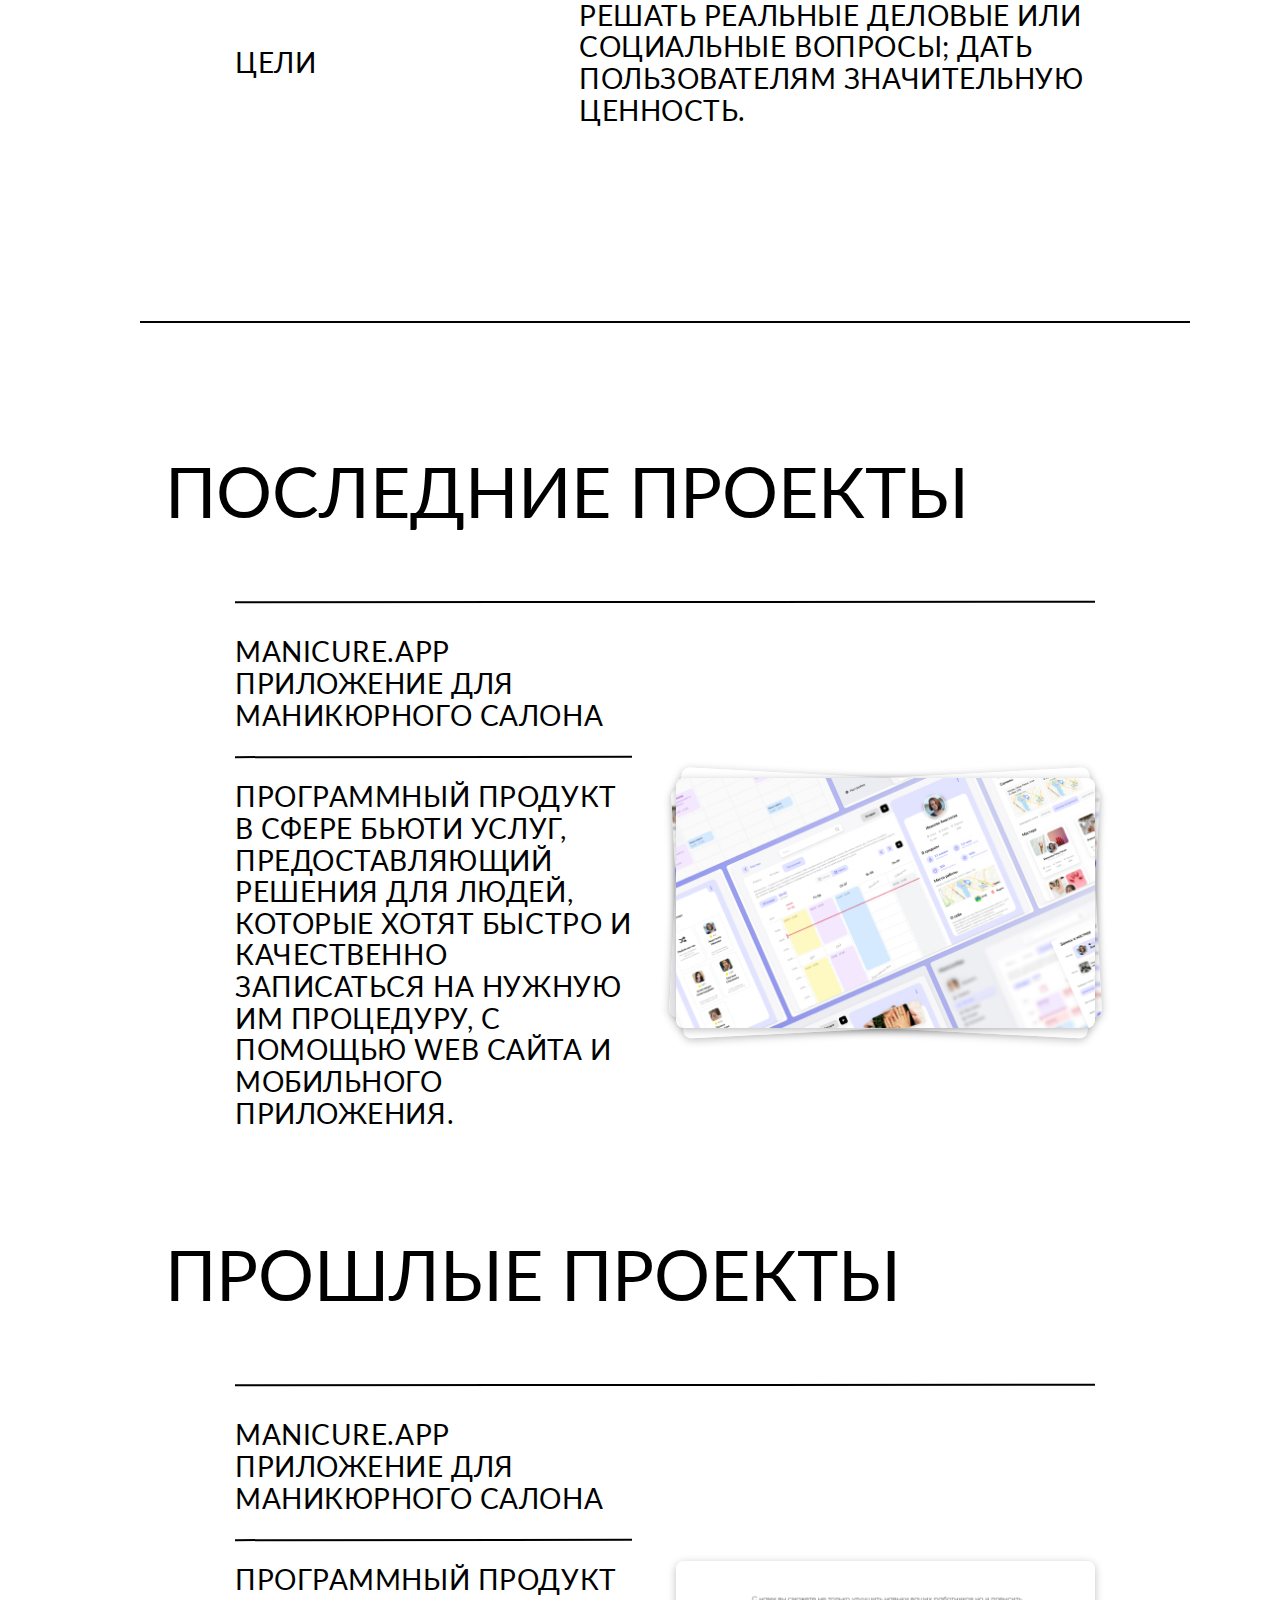
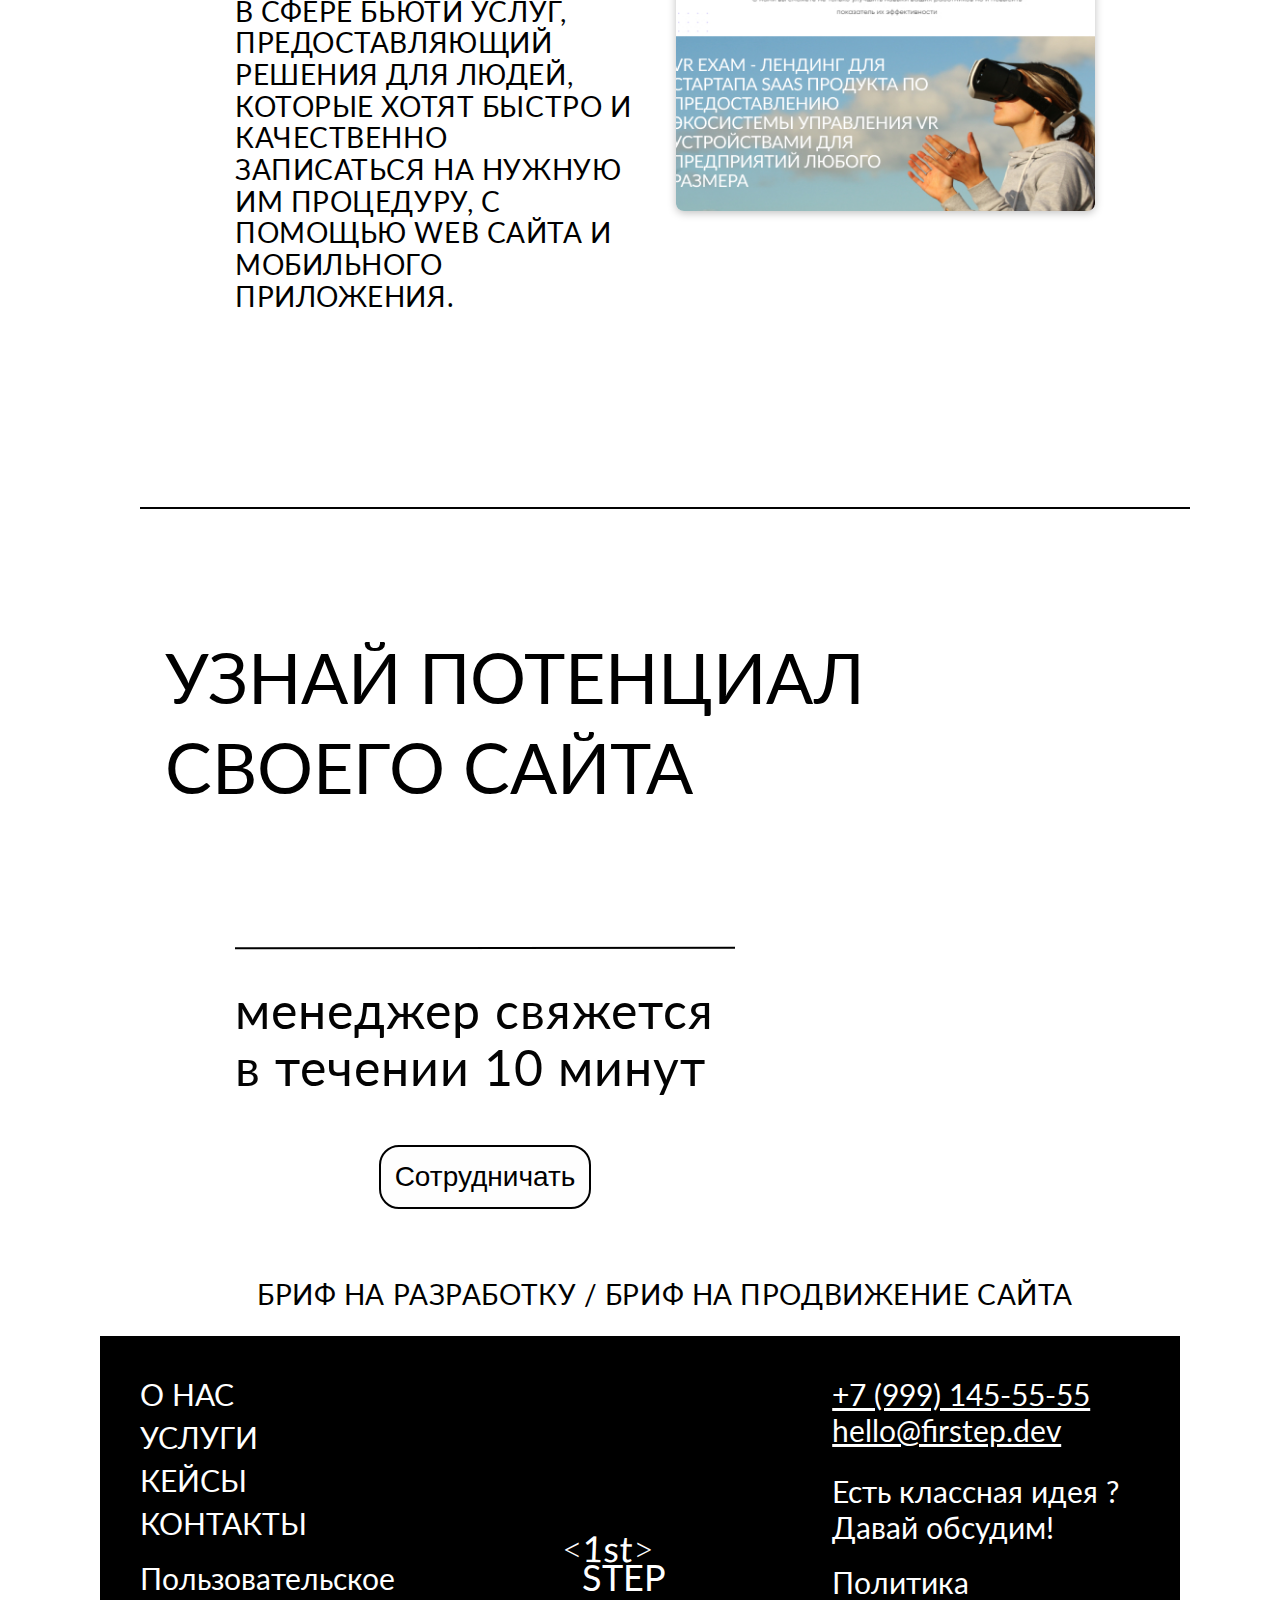
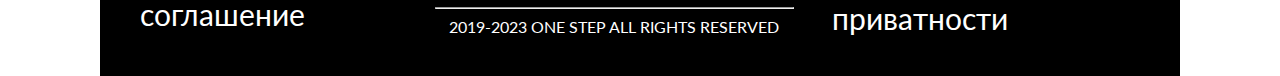
==== commit c9906bc0: "Modals and mobile" ====
--- a/index.html
+++ b/index.html
@@ -13,7 +13,11 @@
     <link rel="stylesheet" href="./assets/fonts/fonts.css">
     <link rel="stylesheet" href="./assets/css/style.css?v=123070ff48c91cb6a8559c940975c132">
     <link rel="stylesheet" href="./assets/css/modal.css?v=123070ff48c91cb6a8559c940975c132">
+    <link rel="stylesheet" href="./assets/css/modal.mobile.css?v=123070ff48c91cb6a8559c940975c132">
     <link rel="stylesheet" href="./assets/css/modif.css?v=123070ff48c91cb6a8559c940975c132">
+
+    <link rel="stylesheet" href="./assets/css/tagsCloud.css">
+
     <link rel="stylesheet" href="./assets/css/mobile.css?v=123070ff48c91cb6a8559c940975c132">
 
 
@@ -80,7 +84,7 @@
                 <div class="overlay-mobile__contacts">
                     <h2>Есть классная идея? Давай обсудим!</h2>
 
-                    <button onclick="followToMe('', null);">Сотрудничать</button>
+                    <button onclick="followToMe(this, null);">Сотрудничать</button>
 
                     <br>
 
@@ -137,15 +141,15 @@
 
                 <div class="column__row">
                     <div class="about__links">
-                        <a href="#modal">
+                        <a href="#" data-link-modal="11">
                             <span>МЫ полезны</span>
                             <img src="./assets/img/Arrow-7.svg">
                         </a>
-                        <a href="#modal">
+                        <a href="#" data-link-modal="12">
                             <span>+ 5 лет опыта работы</span>
                             <img src="./assets/img/Arrow-7.svg">
                         </a>
-                        <a href="#modal">
+                        <a href="#" data-link-modal="13">
                             <span>Креативная команда</span>
                             <img src="./assets/img/Arrow-7.svg">
                         </a>
@@ -185,23 +189,23 @@
 
                     <div class="column__row">
                         <div class="services__links">
-                            <a href="#">
+                            <a href="#" data-link-modal="1">
                                 <span>web разработка</span>
                                 <img src="./assets/img/Arrow-7.svg">
                             </a>
-                            <a href="#">
+                            <a href="#" data-link-modal="2">
                                 <span>seo продвижение</span>
                                 <img src="./assets/img/Arrow-7.svg">
                             </a>
-                            <a href="#">
+                            <a href="#" data-link-modal="3">
                                 <span>web Аналитика</span>
                                 <img src="./assets/img/Arrow-7.svg">
                             </a>
-                            <a href="#">
+                            <a href="#" data-link-modal="4">
                                 <span>ui/ux дизайн</span>
                                 <img src="./assets/img/Arrow-7.svg">
                             </a>
-                            <a href="#">
+                            <a href="#" data-link-modal="5">
                                 <span>Таргетированная реклама</span>
                                 <img src="./assets/img/Arrow-7.svg">
                             </a>
@@ -316,7 +320,7 @@
             <div class="contacts__row">
                 <div class="contacts__contact-me">
                     <h2>МЕНЕДЖЕР СВЯЖЕТСЯ В ТЕЧЕНИИ 10 МИНУТ</h2>
-                    <button onclick="followToMe('', null);">Сотрудничать</button>
+                    <button onclick="followToMe(this, null);" id="main-contact-button">Сотрудничать</button>
                 </div>
             </div>
 
@@ -362,13 +366,50 @@
     </footer>
 
 
+
+
+    <!-- <div id="tagscloud"> -->
+    <!-- <span>Польза</span>
+            <span>Эффективность</span>
+            <span>Важность</span>
+            <span>Пригодность</span>
+            <span>Практичность</span>
+            <span>Выгода</span>
+            <span>Применимость</span>
+            <span>Функциональность</span>
+            <span>Надежность</span>
+            <span>Рациональность</span>
+            <span>Удобство</span>
+            <span>Качество</span>
+            <span>Оптимизация</span>
+            <span>Результативность</span>
+            <span>Смысл</span>
+            <span>Ценность</span>
+            <span>Расходы</span>
+            <span>Экономия</span>
+            <span>Инвестиция</span>
+            <span>Разумность</span> -->
+
+    <!-- <div class="span12" id="canvas-container">
+                <canvas id="canvas" class="canvas"></canvas>
+                <div id="html-canvas" class="canvas hide"></div>
+            </div> -->
+    <!-- </div> -->
+
+
     <script src="./assets/js/modal/AnimationSctruct.js"></script>
     <script src="./assets/js/modal/ModalStruct.js"></script>
     <script src="./assets/js/modal/ModalAlbum.js"></script>
     <script src="./assets/js/modal/ModalAlbumAnimation.js"></script>
     <script src="./assets/js/modal/ModalField.js"></script>
     <script src="./assets/js/modal/ModalFieldAnimation.js"></script>
-
+    <script src="./assets/js/modal/ModalFormContact.js"></script>
+
+
+    <script src="./assets/js/lib/tagsCloud.js"></script>
+
+    <script src="./assets/js/utils/shittyModal.js"></script>
+    <script src="./assets/js/utils/megaShitModal.js"></script>
     <script src="./assets/js/utils/DragAndMoveGlob.js"></script>
 
     <script src="./assets/js/utils.js"></script>
--- a/assets/css/style.css
+++ b/assets/css/style.css
@@ -18,7 +18,8 @@
   touch-action: pan-y;
   font-family: "Lato";
   font-style: normal;
-  transition: 0.2s var(--cubic-bezier-default);
+  transition: all 0.2s var(--cubic-bezier-default);
+  scroll-behavior: smooth;
 }
 
 html,
@@ -48,7 +49,6 @@
   font-style: normal;
   font-weight: 400;
   font-size: 30px;
-  line-height: 36px;
   padding: 14px;
   color: var(--color-title-color);
   transition: 0.2s var(--cubic-bezier-default);
@@ -217,7 +217,6 @@
   text-transform: uppercase;
   font-weight: 400;
   font-size: 85px;
-  line-height: 102px;
   color: var(--color-title-color);
 }
 main .content h2,
@@ -238,7 +237,6 @@
   text-transform: none;
   font-weight: 400;
   font-size: 85px;
-  line-height: 102px;
   color: var(--color-title-color);
 }
 .content__main .main__title .title__descr {
@@ -484,6 +482,9 @@
   transform: rotate(-0.04deg);
 }
 
+.content__contacts {
+  margin-bottom: 0px !important;
+}
 .content__contacts h1 {
   margin-top: 100px;
   margin-bottom: 100px;
@@ -649,6 +650,167 @@
   display: none;
 }
 
+.modal-wrap {
+  overflow-y: auto;
+}
+
+.modal-formcontact-wrap {
+  opacity: 0;
+  position: fixed;
+  top: 50%;
+  left: 50%;
+  transform: translate(-50%, -50%);
+  width: 600px;
+  padding: 35px;
+  background-color: var(--color-bg);
+  box-shadow: rgba(80, 80, 80, 0.58) 0px 7px 13px;
+  display: flex;
+  flex-direction: column;
+  box-sizing: border-box;
+  cursor: default;
+  transition: all 0.4s var(--cubic-bezier-default);
+}
+.modal-formcontact-wrap .modal-formcontact-title {
+  position: relative;
+  font-family: "Lato";
+  font-style: normal;
+  font-weight: 400;
+  font-size: 30px;
+  text-transform: uppercase;
+  color: var(--color-text-title);
+  margin-bottom: 20px;
+}
+.modal-formcontact-wrap .modal-formcontact-title::after {
+  content: "";
+  position: absolute;
+  width: 100%;
+  left: 0;
+  bottom: -10px;
+  height: 2px;
+  background-color: var(--color-nav-link);
+  border-radius: 2px;
+  transition: 0.2s cubic-bezier(0.46, 0, 0, 1.17);
+}
+.modal-formcontact-wrap .modal-formcontact-descr {
+  font-family: "Lato";
+  font-style: normal;
+  font-weight: 400;
+  font-size: 25px;
+  text-transform: uppercase;
+  color: var(--color-text-title);
+}
+.modal-formcontact-wrap .modal-formcontact-form {
+  display: flex;
+  flex-direction: column;
+  align-items: center;
+  justify-content: center;
+  width: 100%;
+  margin-top: 35px;
+  gap: 35px;
+}
+.modal-formcontact-wrap .modal-formcontact-form input {
+  text-align: center;
+  width: 100%;
+  background: #FFFFFF;
+  border: 1px solid #000000;
+  border-radius: 20px;
+  padding: 15px;
+  font-family: "Lato";
+  font-style: normal;
+  font-weight: 400;
+  font-size: 20px;
+  text-transform: uppercase;
+  color: #A4A4A4;
+  box-sizing: border-box;
+}
+
+.modal-formcontact--event-close {
+  position: relative;
+  width: 28px;
+  height: 28px;
+  cursor: pointer;
+  border-radius: 50%;
+  z-index: 45;
+  left: calc(100% - 25px);
+  top: 25px;
+}
+.modal-formcontact--event-close::after, .modal-formcontact--event-close::before {
+  content: "";
+  width: 30px;
+  height: 4px;
+  display: block;
+  background-color: #424242;
+  border-radius: 2px;
+  position: absolute;
+  top: 13px;
+  right: 0px;
+}
+.modal-formcontact--event-close:before {
+  transform: rotate(-45deg) !important;
+}
+.modal-formcontact--event-close:after {
+  transform: rotate(45deg) !important;
+}
+
+.smooth-pare-animate {
+  opacity: 0;
+  position: fixed;
+  display: flex;
+  height: 100%;
+  justify-content: center;
+  align-items: center;
+  left: 50%;
+  top: 50%;
+  transform: translate(-50%, -50%);
+  transition: all 0.4s var(--cubic-bezier-default);
+}
+.smooth-pare-animate .image img {
+  animation: smooth-pare-animate 8s linear infinite;
+}
+.smooth-pare-animate .descr {
+  width: 600px;
+  display: flex;
+  flex-direction: column;
+  gap: 50px;
+}
+.smooth-pare-animate .descr h1 {
+  position: relative;
+  font-family: "Lato";
+  font-style: normal;
+  font-weight: 400;
+  font-size: 30px;
+  text-transform: uppercase;
+  color: var(--color-text-title);
+  margin-bottom: 20px;
+}
+.smooth-pare-animate .descr h1::after {
+  content: "";
+  position: absolute;
+  width: 100%;
+  left: 0;
+  bottom: -10px;
+  height: 2px;
+  background-color: var(--color-nav-link);
+  border-radius: 2px;
+  transition: 0.2s cubic-bezier(0.46, 0, 0, 1.17);
+}
+.smooth-pare-animate .descr h1 .modal-formcontact--event-close {
+  top: -30px;
+}
+.smooth-pare-animate .descr p {
+  font-family: "Lato";
+  font-style: normal;
+  font-weight: 400;
+  font-size: 25px;
+  text-transform: uppercase;
+  color: var(--color-text-title);
+}
+.smooth-pare-animate .descr button {
+  width: -moz-max-content;
+  width: max-content;
+  margin-left: auto;
+}
+
 @keyframes icon-rotate {
   from {
     transform: rotate(0deg);
@@ -656,4 +818,15 @@
   to {
     transform: rotate(360deg);
   }
+}
+@keyframes smooth-pare-animate {
+  from {
+    transform: translateY(-1%);
+  }
+  50% {
+    transform: translateY(1%);
+  }
+  to {
+    transform: translateY(-1%);
+  }
 }/*# sourceMappingURL=style.css.map */--- a/assets/css/modal.css
+++ b/assets/css/modal.css
@@ -219,6 +219,15 @@
 
     to {
         transform: translateX(35%) translateY(44%)
+    }
+}
+@keyframes card-info-in-mob {
+    from {
+        transform: translateX(0) translateY(250%);
+    }
+
+    to {
+        transform: translateX(0) translateY(44%)
     }
 }
 
--- a/assets/css/modal.mobile.css
+++ b/assets/css/modal.mobile.css
@@ -0,0 +1,95 @@
+@media (max-width: 850px) {
+    .modal-album-layer .modal-album-card {
+        width: 360px;
+        height: 220px;
+    }
+
+    .modal-album-layer .modal-album-card:nth-child(1) .modal-photo {
+        transform: translateX(-10%) translateY(40%) rotate(3deg);
+    }
+
+    .modal-album-layer .modal-album-card:nth-child(2) .modal-photo {
+        transform: translateX(10%) translateY(-21%) rotate(8deg);
+    }
+
+    .modal-album-layer .modal-album-card:nth-child(3) .modal-photo {
+        transform: translateX(-12%) translateY(-70%) rotate(-5deg);
+    }
+
+    .modal-album-layer .modal-album-card:nth-child(4) .modal-photo {
+        transform: translateX(8%) translateY(-90%) rotate(-5deg);
+    }
+
+    .modal-album-layer .modal-album-info .modal-info-card {
+        transform: translateX(0) translateY(54%);
+
+        width: 360px;
+        min-height: 220px;
+        padding: 15px 30px 15px;
+    }
+
+    .modal-album-info .modal-info-card .modal-title {
+        font-weight: 700;
+        font-size: 22px;
+    }
+
+    .modal-album-info .modal-info-card .modal-text {
+        font-size: 16px;
+        text-align: center;
+        margin: 6px 0 10px;
+    }
+}
+
+@media (max-width: 520px) {
+    .modal-field-wrap {
+        width: 90%;
+    }
+
+}
+
+@media (max-width: 460px) {
+
+    .modal-album-layer .modal-album-card:nth-child(1) .modal-photo {
+        transform: translateX(0) translateY(40%) rotate(2deg);
+    }
+
+    .modal-album-layer .modal-album-card:nth-child(2) .modal-photo {
+        transform: translateX(0) translateY(-21%) rotate(1deg);
+    }
+
+    .modal-album-layer .modal-album-card:nth-child(3) .modal-photo {
+        transform: translateX(0) translateY(-70%) rotate(-3deg);
+    }
+
+    .modal-album-layer .modal-album-card:nth-child(4) .modal-photo {
+        transform: translateX(0) translateY(-90%) rotate(-1deg);
+    }
+}
+
+
+@media (max-width: 400px) {
+
+
+    .modal-field-item {
+        width: 200px;
+    }
+
+    .modal-field-item img {
+        width: 200px;
+    }
+
+
+    .modal-field-item p {
+        font-size: 18px;
+        line-height: 24px;
+    }
+
+    .modal-field-item button {
+
+        padding: 0 12px;
+        margin: 0px 10px;
+        font-size: 13px;
+        line-height: 28px;
+
+    }
+}--- a/assets/css/modif.css
+++ b/assets/css/modif.css
@@ -1,4 +1,3 @@
-
 .modal-album-info .modal-info-card .modal-title {
     text-transform: uppercase;
 }
@@ -9,12 +8,19 @@
 }
 
 .modal-field-wrap {
-	width: 800px;
+    width: 800px;
 }
 
 .modal-field-item {
-	width: auto;
+    width: auto;
 }
+
 .modal-field-item img {
-	width: 400px;
+    width: 400px;
+}
+
+@media (max-width: 820px) {
+    .modal-field-wrap {
+        width: 90%;
+    }
 }--- a/assets/css/mobile.css
+++ b/assets/css/mobile.css
@@ -90,4 +90,249 @@
   to {
     transform: translateX(300%);
   }
+}
+@media (max-width: 1440px) {
+  :root {
+    --size-links: 28px;
+    --size-logo: 36px;
+    --size-h1: 70px;
+  }
+  header,
+  main,
+  footer {
+    width: 1000px;
+    max-width: 1000px;
+  }
+  button {
+    font-size: var(--size-links);
+  }
+  header .header__nav nav a {
+    font-size: var(--size-links);
+  }
+  header::before {
+    content: "";
+    position: absolute;
+    left: 0;
+    border: 1px solid var(--color-text-title);
+    transform: rotate(0.41deg);
+    right: 0;
+  }
+  header::after {
+    content: "";
+    position: absolute;
+    border: 1px solid var(--color-text-title);
+    bottom: -600px;
+    transform: rotate(0.41deg);
+    left: 160px;
+  }
+  .header__logo h1 span,
+  .footer__logo h1 span {
+    font-size: var(--size-logo);
+  }
+  .header__logo h1 span:first-child small,
+  .footer__logo h1 span:first-child small {
+    font-size: var(--size-logo);
+  }
+  .header__toogle .toggle__elipsed {
+    position: relative;
+    width: 68px;
+  }
+  .header__toogle .toggle__elipsed .elipse-1,
+  .header__toogle .toggle__elipsed .elipse-2 {
+    box-sizing: border-box;
+    position: absolute;
+    width: 51px;
+    height: 42px;
+  }
+  main .content h1 {
+    font-size: var(--size-h1);
+    line-height: 90px;
+  }
+  main .content h2,
+  main .content .p-descr {
+    font-size: var(--size-links);
+    line-height: auto;
+  }
+  .content__main .main__title h1 {
+    font-size: var(--size-h1);
+    line-height: 90px;
+  }
+  .content__about::before,
+  .content__services::before,
+  .content__cases::before,
+  .content__contacts::before {
+    content: "";
+    position: absolute;
+    top: 0;
+    left: 0;
+    border: 1px solid var(--color-text-title);
+    right: 0;
+  }
+  .about__links a,
+  .services__links a {
+    font-size: var(--size-links);
+  }
+}
+@media (max-width: 1000px) {
+  :root {
+    --size-links: 24px;
+    --size-logo: 32px;
+    --size-h1: 55px;
+    --size-h2: 32px;
+  }
+  body {
+    overflow-x: hidden;
+  }
+  header,
+  main,
+  footer {
+    width: 800px;
+    max-width: 800px;
+  }
+  header .header__nav {
+    display: none;
+  }
+  header .header__toogle {
+    margin-left: auto;
+  }
+  header::after {
+    left: 130px;
+  }
+  footer a {
+    font-size: var(--size-links);
+  }
+  footer .footer__contacts h2 {
+    font-size: var(--size-links);
+  }
+  .header__toogle .toggle__elipsed {
+    position: relative;
+    width: 68px;
+  }
+  .header__toogle .toggle__elipsed .elipse-1,
+  .header__toogle .toggle__elipsed .elipse-2 {
+    box-sizing: border-box;
+    position: absolute;
+    width: 51px;
+    height: 42px;
+  }
+  .overlay-mobile-nav a {
+    font-size: var(--size-links);
+  }
+  .overlay-mobile-nav nav a img {
+    transform: scale(0.8);
+  }
+  .overlay-mobile-nav nav a:hover img {
+    transform: translateX(3px) scale(0.8);
+  }
+  .overlay-mobile-nav .overlay-mobile__contacts h2 {
+    margin-top: 25px;
+    font-size: var(--size-links);
+  }
+  main .content h1 {
+    font-size: var(--size-h1);
+    line-height: 82px;
+  }
+  main .content h2,
+  main .content .p-descr {
+    font-size: var(--size-links);
+    line-height: auto;
+  }
+  .content__main .main__title {
+    margin-left: 180px;
+  }
+  .content__main .main__title h1 {
+    font-size: var(--size-h1);
+    line-height: 82px;
+  }
+  .content__main .main__contact-to-us .contact-to-us__icon {
+    transform: translateY(-100%) scale(0.8);
+  }
+  .content__about::before,
+  .content__services::before,
+  .content__cases::before,
+  .content__contacts::before {
+    content: "";
+    position: absolute;
+    top: 0;
+    left: 0;
+    border: 1px solid var(--color-text-title);
+    right: 0;
+  }
+  .about__links a,
+  .services__links a {
+    font-size: var(--size-links);
+  }
+  .img-group,
+  .img-solo {
+    height: 180px;
+    width: 380px;
+  }
+  .img-group .img-box .img,
+  .img-group .img-box .img,
+  .img-solo .img-box .img,
+  .img-solo .img-box .img {
+    height: 180px;
+  }
+  .content__contacts .contacts__contact-me h2 {
+    font-size: var(--size-h2);
+  }
+  .overlay-mobile-nav.active {
+    padding: 40px;
+    width: 350px;
+  }
+  .burger__overlay.active {
+    position: absolute;
+    display: block;
+    width: 40px;
+    height: 40px;
+    right: 40px;
+    top: 40px;
+  }
+  .burger__overlay.active span::after {
+    height: 4px;
+  }
+}
+@media (max-width: 850px) {
+  :root {
+    --size-links: 18px;
+    --size-logo: 27px;
+    --size-h1: 40px;
+    --size-h2: 27px;
+  }
+  header,
+  main,
+  footer {
+    width: calc(100% - 40px);
+    max-width: calc(100% - 40px);
+  }
+  button {
+    padding: 10px;
+  }
+  main .content h1 {
+    font-size: var(--size-h1);
+    line-height: 52px;
+  }
+  main .content h2,
+  main .content .p-descr {
+    font-size: var(--size-links);
+    line-height: auto;
+  }
+  .content__main .main__title {
+    margin-left: 140px;
+  }
+  .content__main .main__title h1 {
+    font-size: var(--size-h1);
+    line-height: 62px;
+  }
+  .content__main .main__contact-to-us .contact-to-us__icon {
+    transform: translateY(-100%) scale(0.8);
+  }
+  .img-group,
+  .img-solo {
+    width: 280px;
+  }
+  .img-group .img-box .img,
+  .img-solo .img-box .img {
+    height: 150px;
+  }
 }/*# sourceMappingURL=mobile.css.map */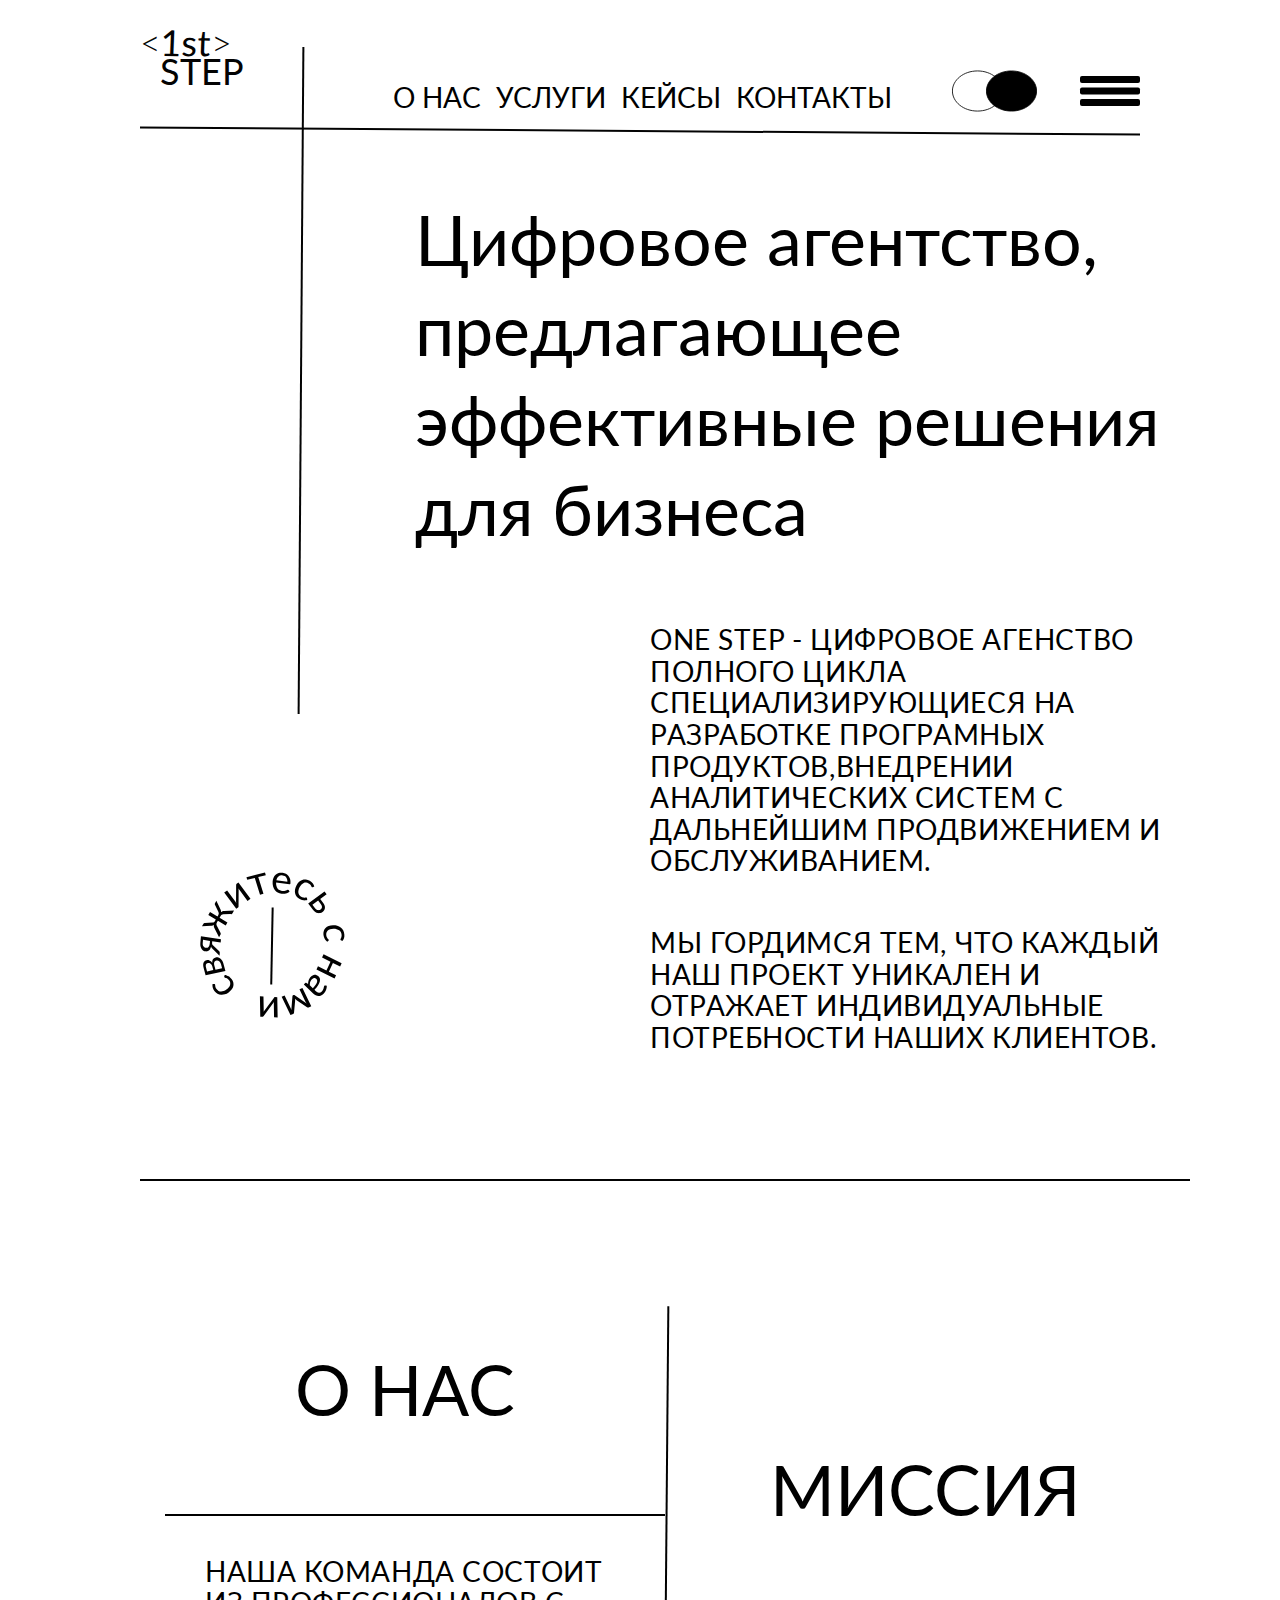
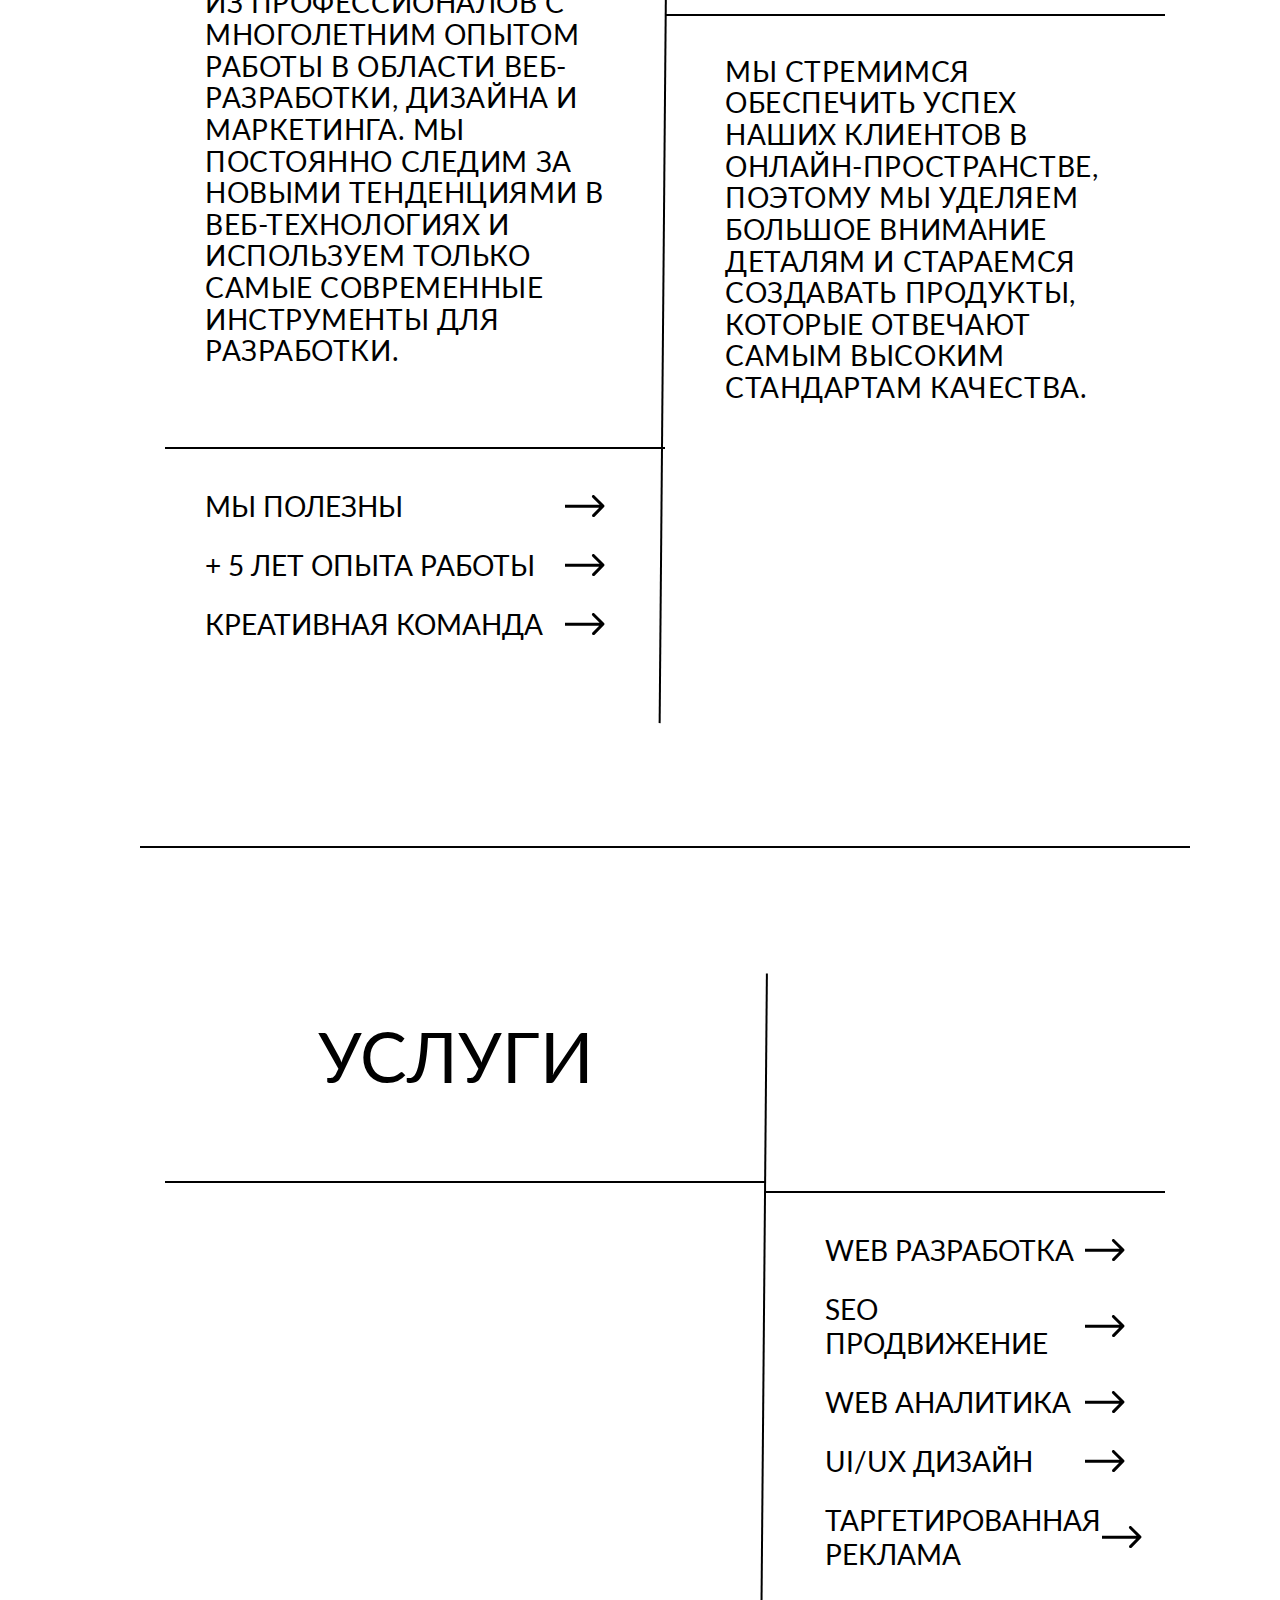
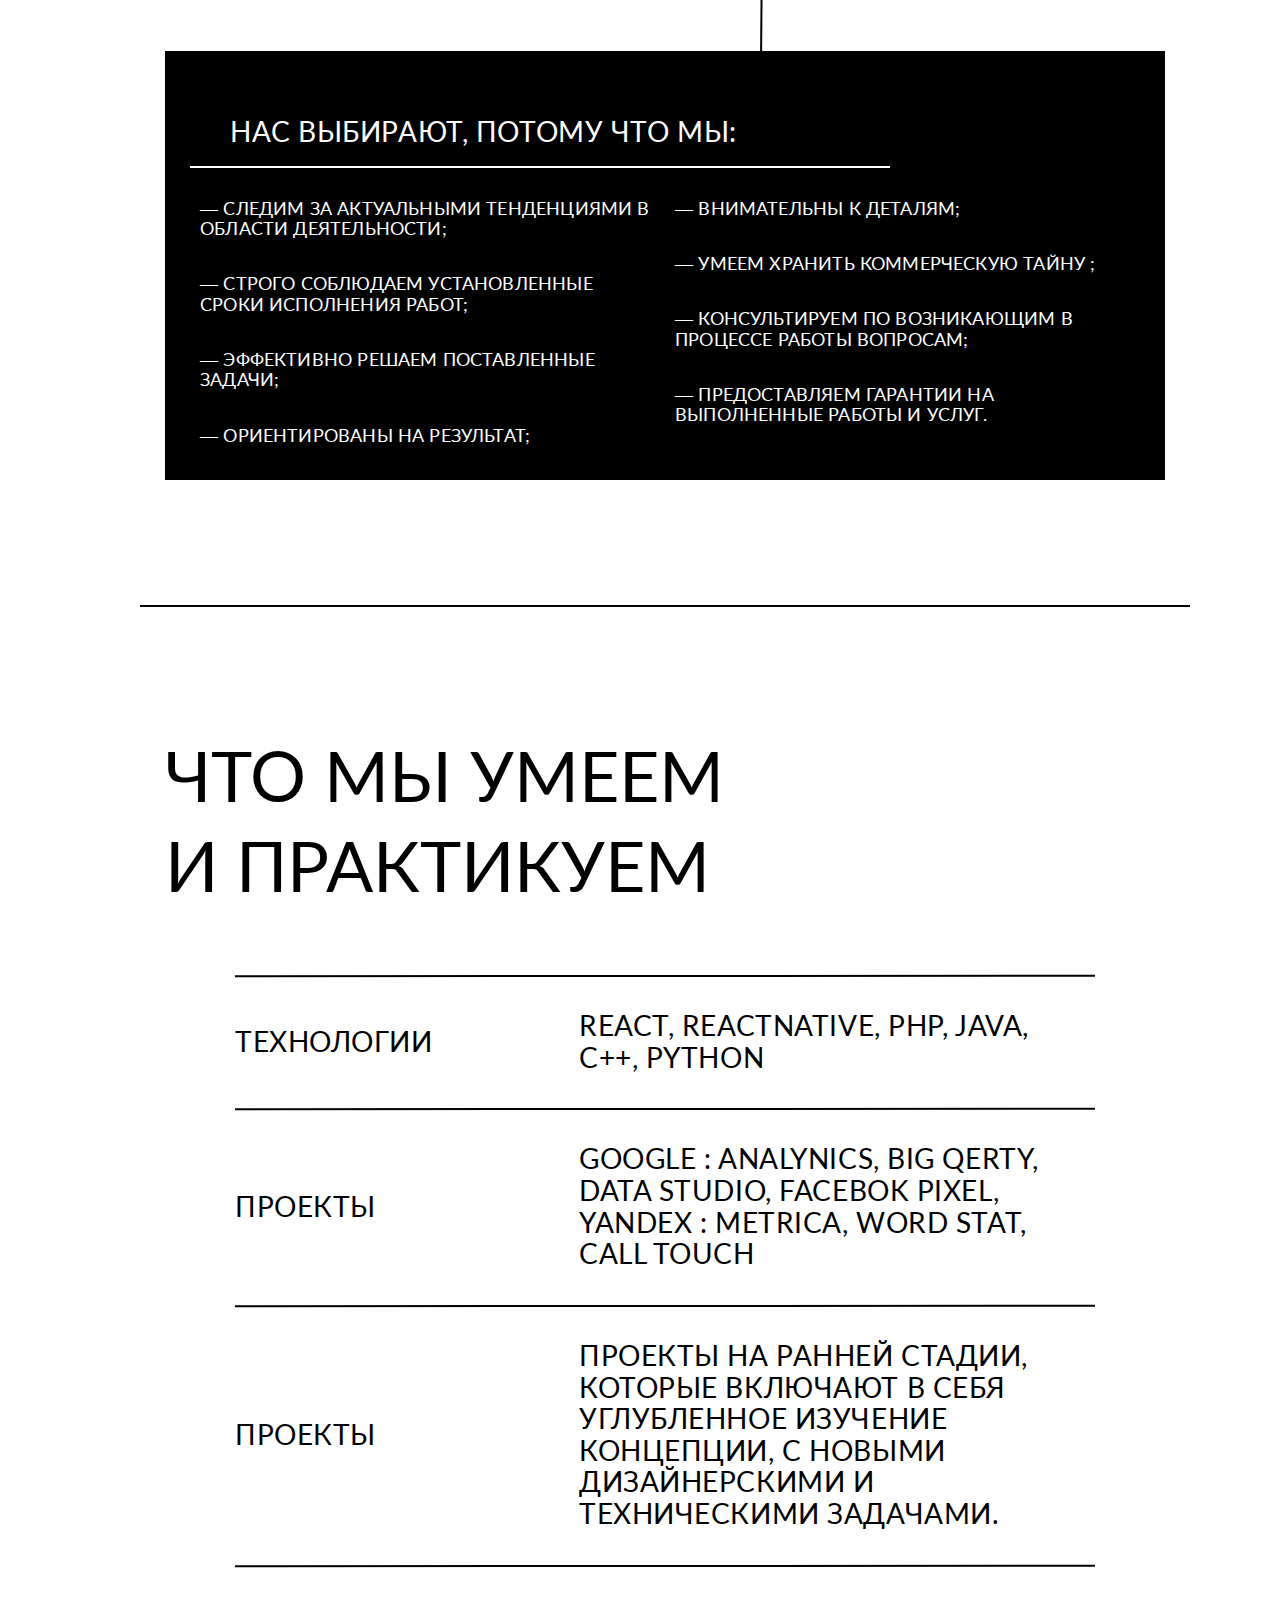
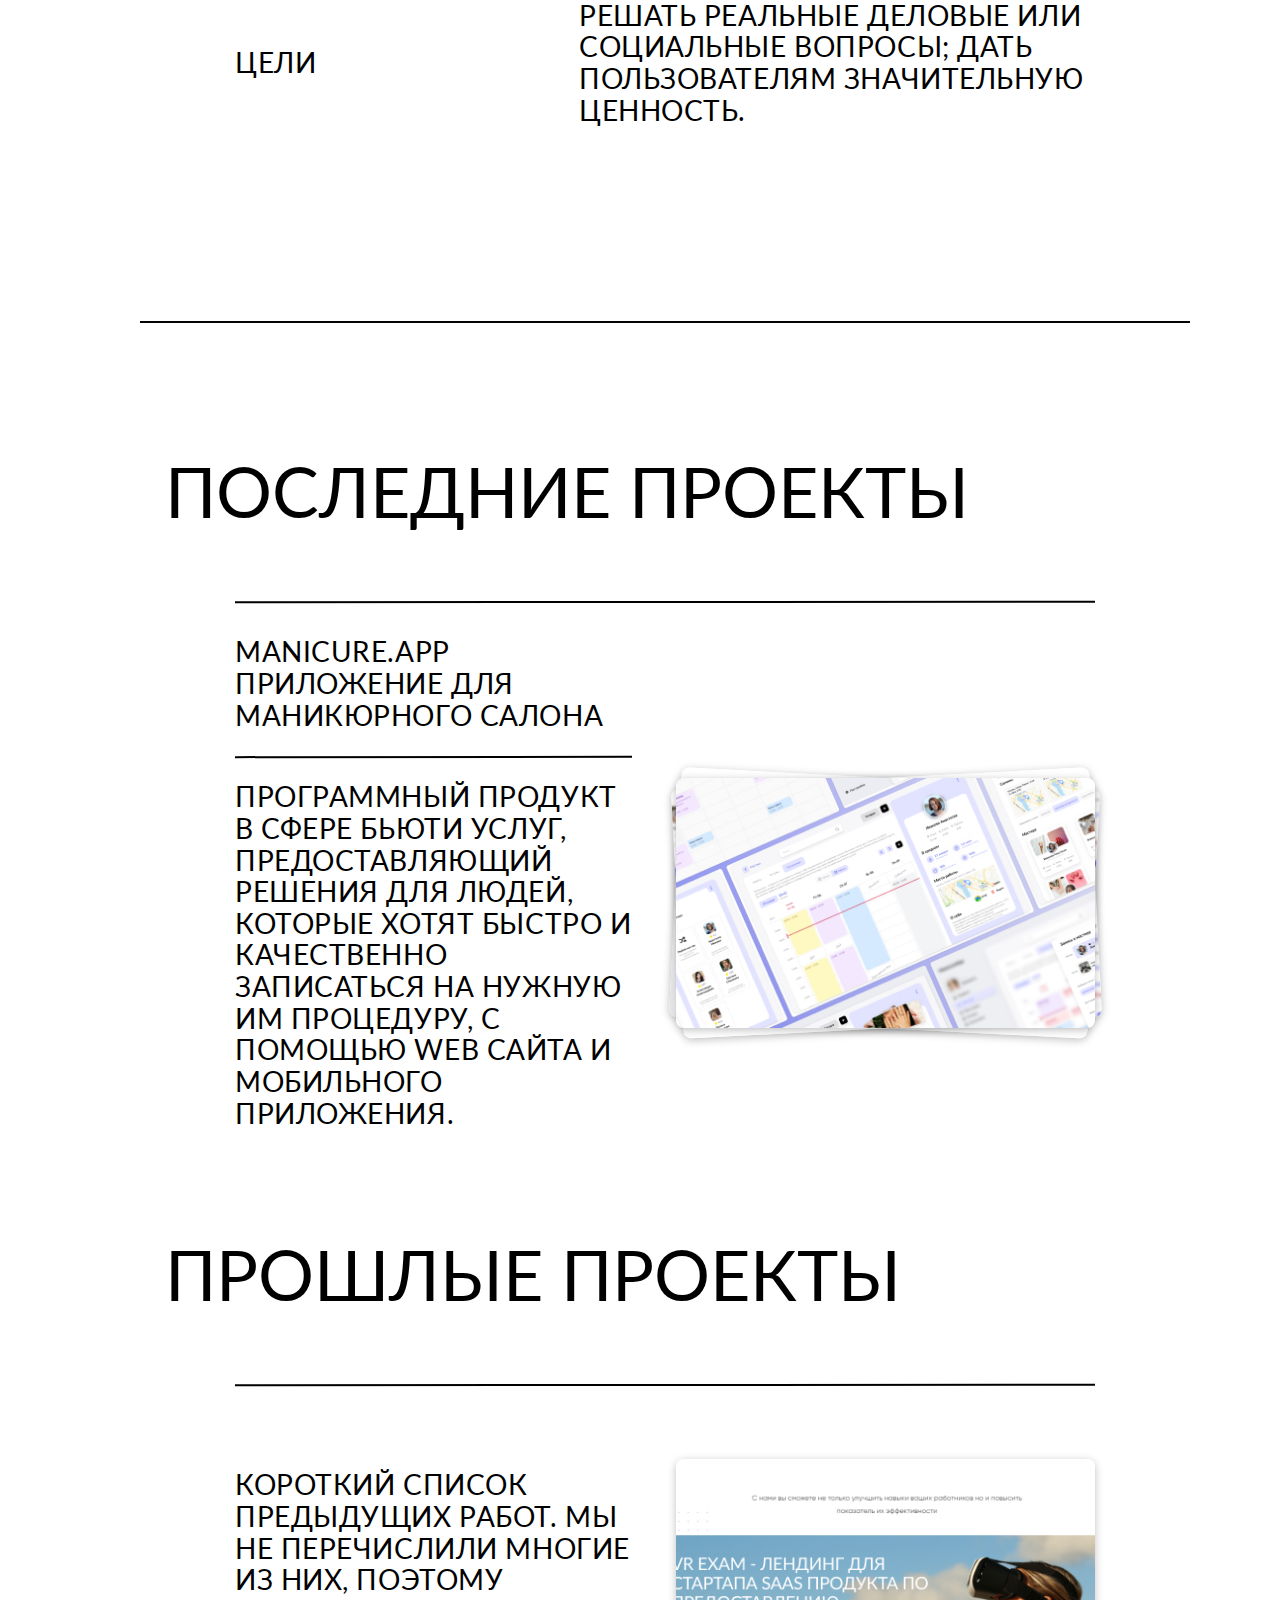
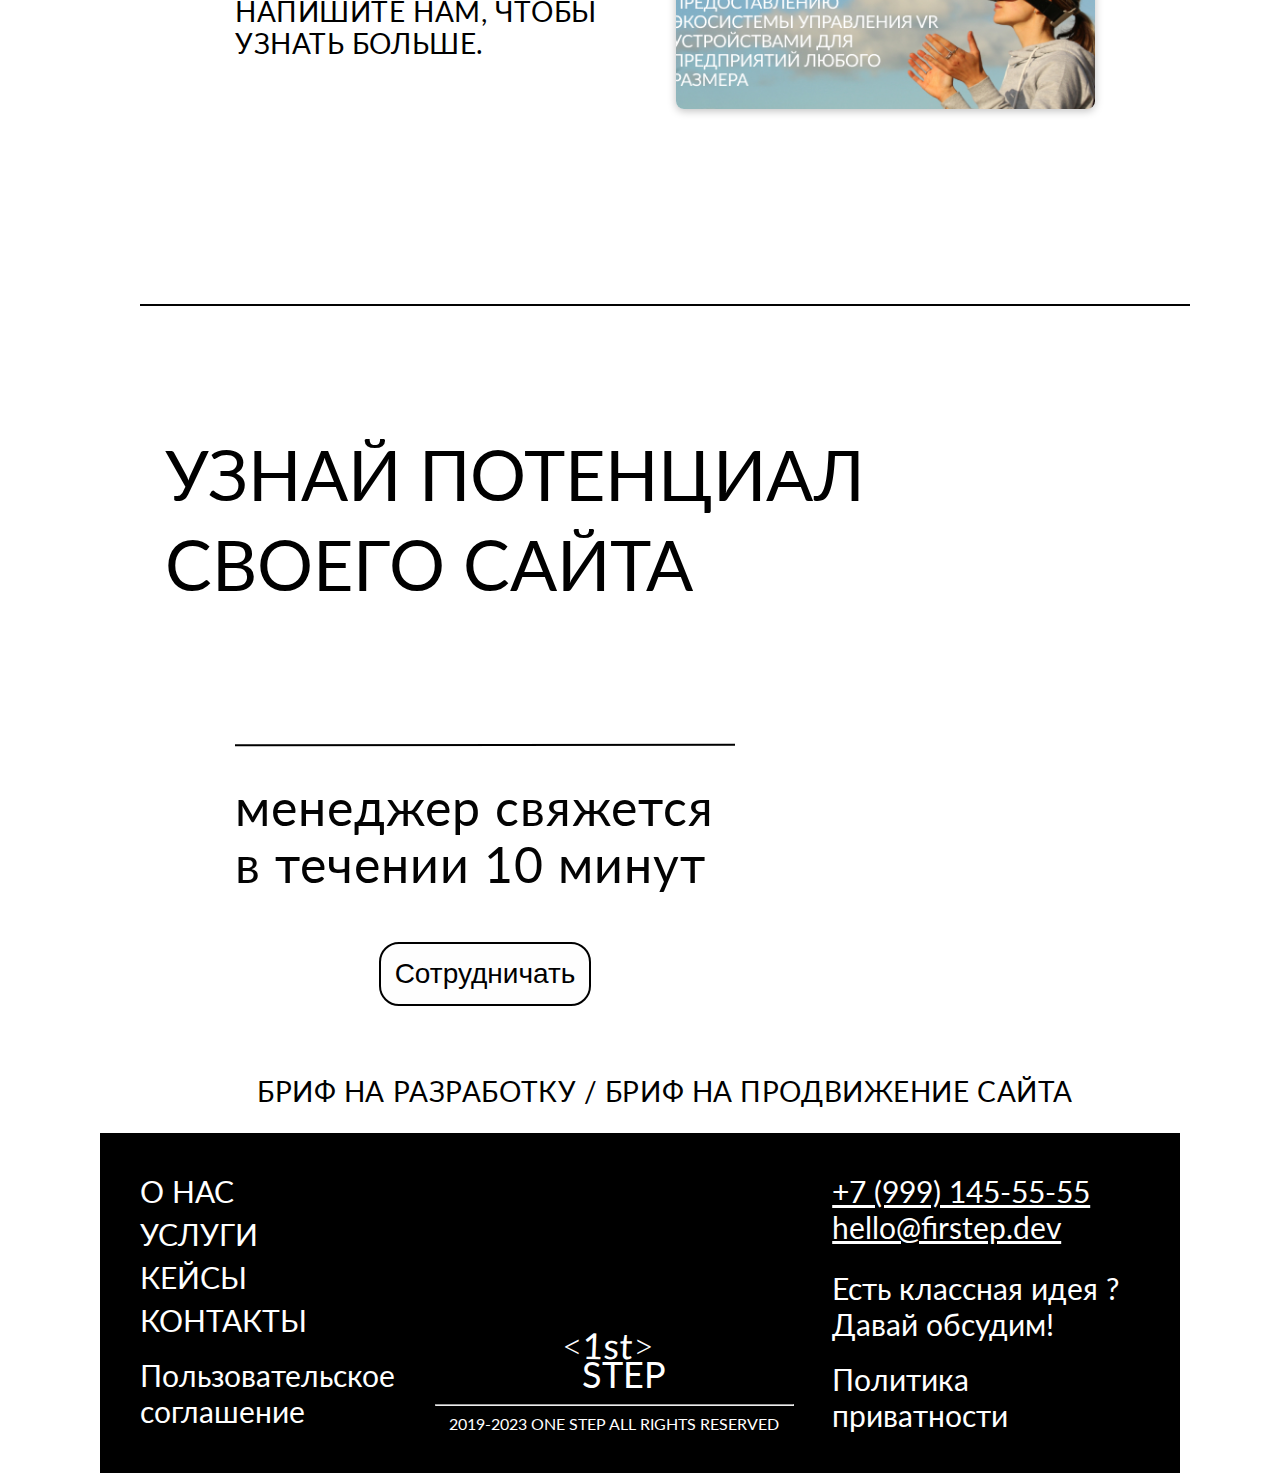
==== commit ef1c4124: "Fix and up" ====
--- a/index.html
+++ b/index.html
@@ -11,14 +11,33 @@
     <link rel="icon" type="image/png" href="./assets/img/favicon.png">
 
     <link rel="stylesheet" href="./assets/fonts/fonts.css">
-    <link rel="stylesheet" href="./assets/css/style.css?v=123070ff48c91cb6a8559c940975c132">
-    <link rel="stylesheet" href="./assets/css/modal.css?v=123070ff48c91cb6a8559c940975c132">
-    <link rel="stylesheet" href="./assets/css/modal.mobile.css?v=123070ff48c91cb6a8559c940975c132">
-    <link rel="stylesheet" href="./assets/css/modif.css?v=123070ff48c91cb6a8559c940975c132">
+    <link rel="stylesheet" href="./assets/css/style.css?v=0d39d32c72b465fd8c25dda230b77ae2">
+    <link rel="stylesheet" href="./assets/css/modal.css?v=0d39d32c72b465fd8c25dda230b77ae2">
+    <link rel="stylesheet" href="./assets/css/modal.mobile.css?v=0d39d32c72b465fd8c25dda230b77ae2">
+    <link rel="stylesheet" href="./assets/css/modif.css?v=0d39d32c72b465fd8c25dda230b77ae2">
 
     <link rel="stylesheet" href="./assets/css/tagsCloud.css">
 
-    <link rel="stylesheet" href="./assets/css/mobile.css?v=123070ff48c91cb6a8559c940975c132">
+    <link rel="stylesheet" href="./assets/css/mobile.css?v=0d39d32c72b465fd8c25dda230b77ae2">
+
+
+    <link rel="apple-touch-icon" sizes="57x57" href="./assets/img/icon/apple-icon-57x57.png">
+    <link rel="apple-touch-icon" sizes="60x60" href="./assets/img/icon/apple-icon-60x60.png">
+    <link rel="apple-touch-icon" sizes="72x72" href="./assets/img/icon/apple-icon-72x72.png">
+    <link rel="apple-touch-icon" sizes="76x76" href="./assets/img/icon/apple-icon-76x76.png">
+    <link rel="apple-touch-icon" sizes="114x114" href="./assets/img/icon/apple-icon-114x114.png">
+    <link rel="apple-touch-icon" sizes="120x120" href="./assets/img/icon/apple-icon-120x120.png">
+    <link rel="apple-touch-icon" sizes="144x144" href="./assets/img/icon/apple-icon-144x144.png">
+    <link rel="apple-touch-icon" sizes="152x152" href="./assets/img/icon/apple-icon-152x152.png">
+    <link rel="apple-touch-icon" sizes="180x180" href="./assets/img/icon/apple-icon-180x180.png">
+    <link rel="icon" type="image/png" sizes="192x192" href="./assets/img/icon/android-icon-192x192.png">
+    <link rel="icon" type="image/png" sizes="32x32" href="./assets/img/icon/favicon-32x32.png">
+    <link rel="icon" type="image/png" sizes="96x96" href="./assets/img/icon/favicon-96x96.png">
+    <link rel="icon" type="image/png" sizes="16x16" href="./assets/img/icon/favicon-16x16.png">
+    <link rel="manifest" href="./assets/img/icon/manifest.json">
+    <meta name="msapplication-TileColor" content="#ffffff00">
+    <meta name="msapplication-TileImage" content="/ms-icon-144x144.png">
+    <meta name="theme-color" content="#ffffff00">
 
 
     <title>Цифровое агентство, предлагающее эффективные решения для бизнеса</title>
@@ -90,10 +109,6 @@
 
                     <a href="tel:+79991455555">+7 (999) 145-55-55</a>
                     <a href="mailto:hello@firstep.dev">hello@firstep.dev</a>
-
-                    <br>
-
-                    <a href="#">Политика приватности</a>
                 </div>
             </div>
             <div class="burger__overlay">
@@ -296,11 +311,9 @@
             <h1>Прошлые проекты</h1>
             <div class="caces__row">
                 <div class="caces__work-view">
-                    <h2>manicure.app</h2>
-                    <p class="p-descr">Приложение для маникюрного салона</p>
-                    <p class="p-descr descr-mod">
-                        программный продукт в сфере бьюти услуг, предоставляющий решения для людей, которые хотят быстро
-                        и качественно записаться на нужную им процедуру, с помощью web сайта и мобильного приложения. 
+                    <p class="p-descr">
+                        короткий список предыдущих работ. Мы не перечислили многие из них, поэтому напишите нам, чтобы
+                        узнать больше.
                     </p>
                 </div>
                 <div class="img-solo">
@@ -397,13 +410,13 @@
     <!-- </div> -->
 
 
-    <script src="./assets/js/modal/AnimationSctruct.js"></script>
-    <script src="./assets/js/modal/ModalStruct.js"></script>
-    <script src="./assets/js/modal/ModalAlbum.js"></script>
-    <script src="./assets/js/modal/ModalAlbumAnimation.js"></script>
-    <script src="./assets/js/modal/ModalField.js"></script>
-    <script src="./assets/js/modal/ModalFieldAnimation.js"></script>
-    <script src="./assets/js/modal/ModalFormContact.js"></script>
+    <script src="./assets/js/modal/AnimationSctruct.js?v=0d39d32c72b465fd8c25dda230b77ae2"></script>
+    <script src="./assets/js/modal/ModalStruct.js?v=0d39d32c72b465fd8c25dda230b77ae2"></script>
+    <script src="./assets/js/modal/ModalAlbum.js?v=0d39d32c72b465fd8c25dda230b77ae2"></script>
+    <script src="./assets/js/modal/ModalAlbumAnimation.js?v=0d39d32c72b465fd8c25dda230b77ae2"></script>
+    <script src="./assets/js/modal/ModalField.js?v=0d39d32c72b465fd8c25dda230b77ae2"></script>
+    <script src="./assets/js/modal/ModalFieldAnimation.js?v=0d39d32c72b465fd8c25dda230b77ae2"></script>
+    <script src="./assets/js/modal/ModalFormContact.js?v=0d39d32c72b465fd8c25dda230b77ae2"></script>
 
 
     <script src="./assets/js/lib/tagsCloud.js"></script>
@@ -412,8 +425,8 @@
     <script src="./assets/js/utils/megaShitModal.js"></script>
     <script src="./assets/js/utils/DragAndMoveGlob.js"></script>
 
-    <script src="./assets/js/utils.js"></script>
-    <script src="./assets/js/app.js"></script>
+    <script src="./assets/js/utils.js?v=0d39d32c72b465fd8c25dda230b77ae2"></script>
+    <script src="./assets/js/app.js?v=0d39d32c72b465fd8c25dda230b77ae2"></script>
 </body>
 
 </html>--- a/assets/css/modif.css
+++ b/assets/css/modif.css
@@ -23,4 +23,10 @@
     .modal-field-wrap {
         width: 90%;
     }
+}
+
+@media (max-width: 630px) {
+    .modal-field-item img {
+        width: 200px;
+    }
 }--- a/assets/css/mobile.css
+++ b/assets/css/mobile.css
@@ -11,6 +11,7 @@
   width: 400px;
   background: var(--color-bg);
   transform: translateX(300%);
+  box-shadow: rgba(80, 80, 80, 0.58) 0px 7px 13px;
   animation: overlay-toggle-in 0.4s var(--cubic-bezier-default) forwards;
   z-index: 30;
 }
@@ -173,6 +174,30 @@
     font-size: var(--size-links);
   }
 }
+@media (max-width: 1240px) {
+  .smooth-pare-animate {
+    width: 600px;
+    height: calc(100% - 50px);
+  }
+  .smooth-pare-animate .image img {
+    width: 250px;
+  }
+  .smooth-pare-animate .descr {
+    width: auto;
+    gap: 20px;
+  }
+  .smooth-pare-animate .descr h1 {
+    font-size: 24px;
+    margin-bottom: 10px;
+  }
+  .smooth-pare-animate .descr p {
+    font-size: 20px;
+  }
+  .smooth-pare-animate .descr button {
+    font-size: 20px;
+    padding: 8px;
+  }
+}
 @media (max-width: 1000px) {
   :root {
     --size-links: 24px;
@@ -335,4 +360,263 @@
   .img-solo .img-box .img {
     height: 150px;
   }
+}
+@media (max-width: 630px) {
+  .content__services .services__column:first-child {
+    width: 40%;
+  }
+  .content__services .services__column:last-child {
+    width: 60%;
+  }
+  .modal-formcontact-wrap {
+    width: calc(100% - 40px);
+  }
+  .modal-formcontact-wrap .modal-formcontact--event-close {
+    width: 28px;
+    height: 28px;
+    left: calc(100% - 15px);
+    top: -5px;
+  }
+  .modal-formcontact-wrap .modal-formcontact-title {
+    font-size: 18px;
+    margin-bottom: 20px;
+  }
+  .modal-formcontact-wrap .modal-formcontact-descr {
+    font-size: 16px;
+  }
+  .modal-formcontact-wrap .modal-formcontact-form {
+    margin-top: 15px;
+    gap: 15px;
+  }
+  .modal-formcontact-wrap .modal-formcontact-form input {
+    border: 1px solid #000000;
+    padding: 6px;
+    font-size: 16px;
+  }
+  .smooth-pare-animate {
+    position: relative;
+    width: calc(100% - 40px);
+    height: calc(100% - 50px);
+  }
+  .smooth-pare-animate .image {
+    z-index: 1;
+    position: absolute;
+    opacity: 0.4;
+    filter: blur(2px);
+  }
+  .smooth-pare-animate .image img {
+    width: 250px;
+  }
+  .smooth-pare-animate .descr {
+    z-index: 5;
+    width: auto;
+    gap: 10px;
+  }
+  .smooth-pare-animate .descr h1 {
+    font-size: 18px;
+    margin-bottom: 10px;
+  }
+  .smooth-pare-animate .descr p {
+    font-size: 16px;
+  }
+  .smooth-pare-animate .descr button {
+    font-size: 16px;
+    padding: 6px;
+  }
+}
+@media (max-width: 550px) {
+  header::after {
+    bottom: -400px;
+    transform: rotate(0.41deg);
+    left: 110px;
+  }
+  .content {
+    box-sizing: border-box;
+  }
+  .content .content__main {
+    margin-left: 100px;
+  }
+  .content__main .main__contact-to-us .contact-to-us__icon {
+    transform: translateY(-100%) translateX(-20%) scale(0.6);
+  }
+  .content__about {
+    flex-direction: column;
+  }
+  .content__about .about__column {
+    width: 100%;
+  }
+  .content__about .about__column:first-child .column__row {
+    padding-left: 0;
+    padding-right: 0;
+  }
+  .content__about .about__column:first-child::before {
+    display: none;
+  }
+  .content__about .about__column:last-child {
+    margin-top: 0px;
+  }
+  .content__about .about__column:last-child .column__row {
+    padding-left: 0;
+    padding-right: 0;
+  }
+  .content__about .about__column:last-child .column__row:first-child {
+    margin-top: 20px;
+  }
+  .content__about .about__column:last-child .column__row:last-child {
+    margin-top: 20px;
+  }
+  .content__services .services__table {
+    flex-direction: column;
+  }
+  .content__services .services__column:first-child .column__row {
+    padding-right: 60px;
+    border-bottom: none;
+  }
+  .content__services .services__column:first-child .column__row:last-child {
+    display: none;
+  }
+  .content__services .services__column:first-child:before {
+    display: none;
+  }
+  .content__services .services__column:last-child {
+    margin-top: 0px;
+    width: 100%;
+  }
+  .content__services .services__column:last-child .column__row:first-child {
+    margin-top: 0px;
+    display: none;
+  }
+  .content__services .services__column:last-child .column__row:last-child {
+    padding-left: 0;
+    padding-right: 0;
+  }
+  .content__services .services__choice {
+    margin-left: -45px;
+    width: calc(100% + 40px);
+  }
+  .content__services .services__choice .choice__row {
+    display: flex;
+    flex-direction: column;
+  }
+  .content__services .services__choice .choice__row .choice__column {
+    width: 100%;
+  }
+  .content__services .services__choice p {
+    font-size: 16px;
+  }
+  .content__cases .caces__row {
+    margin: 20px 0px;
+  }
+  .content__cases .caces__row::before {
+    top: -10px;
+  }
+  .works-example .caces__row {
+    width: 100%;
+    flex-direction: column-reverse;
+  }
+  .works-example .caces__row .caces__work-view {
+    width: 100%;
+  }
+  .content__contacts .contacts__contact-me {
+    width: 100%;
+    margin: auto;
+  }
+  .content__contacts .contacts__contact-me button {
+    margin-top: 20px;
+    margin-bottom: 20px;
+  }
+  footer {
+    box-sizing: border-box;
+    flex-direction: column;
+    margin: 0;
+    width: 100%;
+    max-width: 100%;
+  }
+  footer a {
+    opacity: 0.6;
+  }
+  footer .footer__nav {
+    order: 1;
+  }
+  footer .footer__nav nav a {
+    opacity: 1;
+  }
+  footer .footer__logo {
+    order: 3;
+    width: 100%;
+  }
+  footer .footer__contacts {
+    order: 2;
+  }
+  footer .footer__contacts a:nth-child(1) {
+    margin-right: 6px;
+  }
+  footer .footer__contacts a:nth-child(1), footer .footer__contacts a:nth-child(2) {
+    opacity: 1;
+  }
+}
+@media (max-width: 460px) {
+  header::after {
+    display: none;
+  }
+  .content .content__main {
+    margin-left: 50px;
+  }
+  .content__main .main__title {
+    margin-left: 50px;
+  }
+  .content__main .main__contact-to-us .contact-to-us__icon {
+    transform: translateY(-20%) translateX(-30%) scale(0.6);
+  }
+  .overlay-mobile-nav {
+    box-sizing: border-box;
+  }
+  .overlay-mobile-nav .overlay-column {
+    padding: 20px;
+  }
+  .overlay-mobile-nav .burger__overlay.active {
+    width: 20px;
+    height: 20px;
+    right: 20px;
+    top: 20px;
+  }
+}
+@media (max-width: 400px) {
+  :root {
+    --size-links: 16px;
+    --size-logo: 23px;
+    --size-h1: 34px;
+    --size-h2: 23px;
+  }
+  .content__main .main__title {
+    margin-left: 0px;
+  }
+  .content__main .main__title h1 {
+    line-height: 45px;
+    text-align: center;
+  }
+  .overlay-mobile-nav.active {
+    left: 0;
+    right: 0;
+    width: 100%;
+  }
+  .header__toogle {
+    display: none;
+  }
+  .header__burger {
+    margin-left: auto;
+  }
+  .content__cases .caces__row h2,
+  .content__cases .caces__row p {
+    font-size: 16px;
+  }
+  main .content {
+    padding: 20px;
+    margin-top: 20px;
+    margin-bottom: 20px;
+  }
+  .content__about .about__column:last-child .column__row:last-child {
+    margin-top: 20px;
+    margin-bottom: 0px;
+  }
 }/*# sourceMappingURL=mobile.css.map */